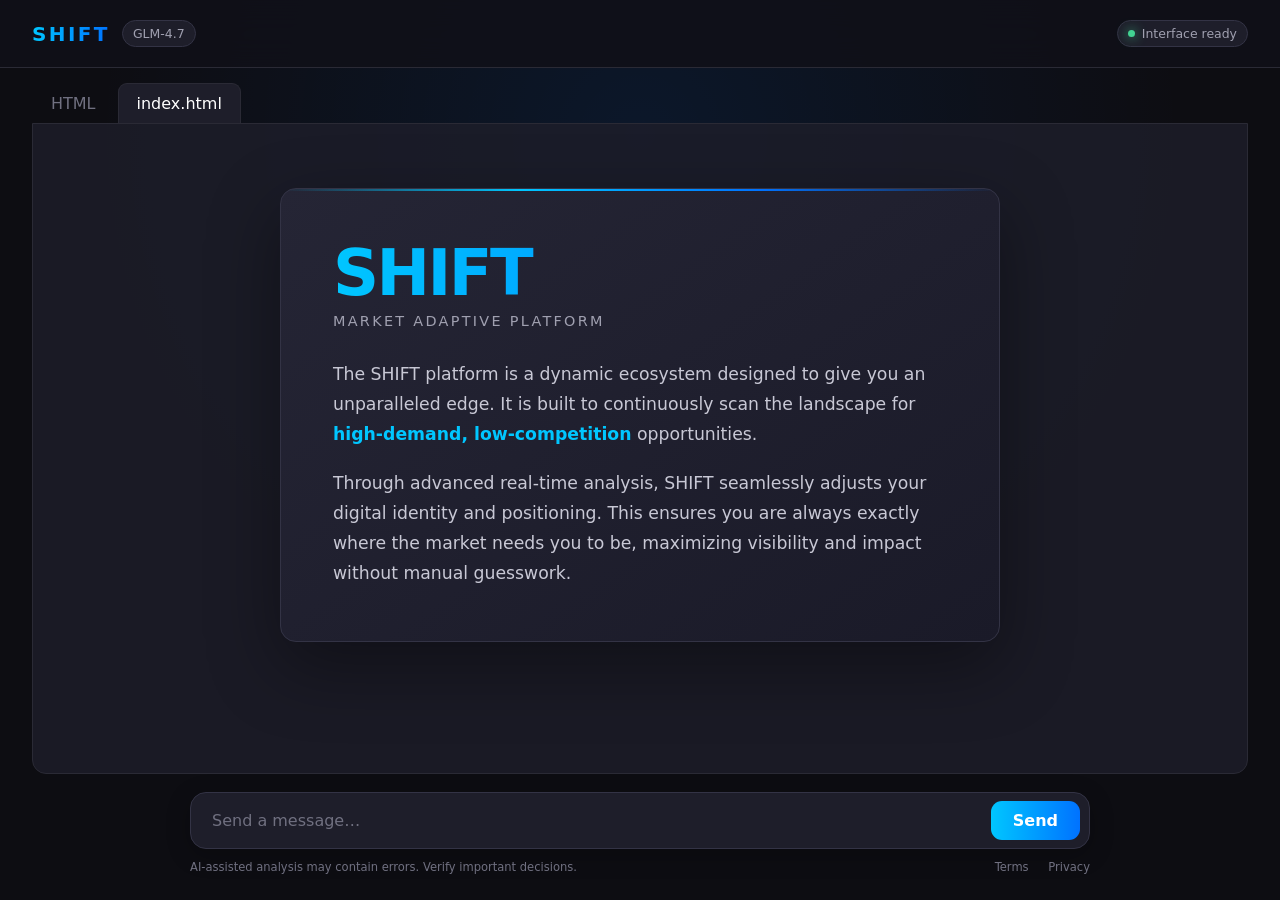
==== index.html @ de69cfe1 "Add SHIFT interface" ====
<!doctype html>
<html lang="en">
<head>
  <meta charset="utf-8">
  <meta name="viewport" content="width=device-width, initial-scale=1">
  <meta name="description" content="SHIFT is a market-adaptive platform for identifying high-demand, low-competition opportunities.">
  <title>SHIFT | Market Adaptive Platform</title>
  <style>
    :root {
      color-scheme: dark;
      --bg: #0d0d12;
      --surface: #111118;
      --panel: #1e1e2a;
      --panel-deep: #1a1a28;
      --border: #333345;
      --text: #e8e8ef;
      --muted: #a0a0b0;
      --quiet: #707080;
      --cyan: #00c6ff;
      --blue: #0072ff;
      --radius: 16px;
    }

    * { box-sizing: border-box; }

    body {
      min-height: 100vh;
      margin: 0;
      background:
        radial-gradient(circle at 50% 15%, rgba(0, 114, 255, 0.10), transparent 34rem),
        var(--bg);
      color: var(--text);
      font-family: Inter, ui-sans-serif, system-ui, -apple-system, BlinkMacSystemFont, "Segoe UI", sans-serif;
    }

    button, input { font: inherit; }

    .app {
      min-height: 100vh;
      display: grid;
      grid-template-rows: auto auto 1fr auto;
    }

    .header {
      display: flex;
      align-items: center;
      justify-content: space-between;
      min-height: 68px;
      padding: 14px clamp(18px, 4vw, 32px);
      border-bottom: 1px solid #2a2a35;
      background: rgba(17, 17, 24, 0.88);
      backdrop-filter: blur(16px);
    }

    .brand {
      display: flex;
      align-items: center;
      gap: 12px;
    }

    .logo {
      background: linear-gradient(90deg, var(--cyan), var(--blue));
      background-clip: text;
      color: transparent;
      font-size: 1.25rem;
      font-weight: 800;
      letter-spacing: .12em;
    }

    .model-badge, .status {
      border: 1px solid var(--border);
      border-radius: 999px;
      background: var(--panel);
      color: var(--muted);
      font-size: .78rem;
      padding: 5px 10px;
    }

    .status {
      display: flex;
      align-items: center;
      gap: 7px;
    }

    .status::before {
      width: 7px;
      height: 7px;
      border-radius: 50%;
      background: #42d392;
      box-shadow: 0 0 12px #42d392;
      content: "";
    }

    .tabs {
      display: flex;
      gap: 3px;
      padding: 15px clamp(18px, 4vw, 32px) 0;
    }

    .tab {
      padding: 10px 18px;
      border: 1px solid transparent;
      border-bottom: 0;
      border-radius: 9px 9px 0 0;
      background: transparent;
      color: var(--quiet);
    }

    .tab.active {
      border-color: #2a2a35;
      background: var(--panel);
      color: white;
    }

    .main {
      margin: 0 clamp(18px, 4vw, 32px);
      padding: clamp(28px, 6vw, 64px) 20px;
      border: 1px solid #2a2a35;
      border-radius: 0 0 14px 14px;
      background: rgba(30, 30, 42, .82);
      overflow-y: auto;
    }

    .content {
      width: min(100%, 720px);
      margin: auto;
    }

    .card {
      position: relative;
      padding: clamp(28px, 6vw, 52px);
      border: 1px solid var(--border);
      border-radius: var(--radius);
      background: linear-gradient(145deg, #252535, var(--panel-deep));
      box-shadow: 0 24px 70px rgba(0, 0, 0, .38);
      overflow: hidden;
    }

    .card::before {
      position: absolute;
      inset: 0 auto auto 0;
      width: 100%;
      height: 2px;
      background: linear-gradient(90deg, transparent, var(--cyan), var(--blue), transparent);
      content: "";
    }

    h1 {
      margin: 0 0 8px;
      background: linear-gradient(90deg, var(--cyan), var(--blue));
      background-clip: text;
      color: transparent;
      font-size: clamp(2.25rem, 8vw, 4rem);
      letter-spacing: -.04em;
      line-height: 1;
    }

    h2 {
      margin: 0 0 30px;
      color: var(--muted);
      font-size: .9rem;
      font-weight: 500;
      letter-spacing: .16em;
      text-transform: uppercase;
    }

    p {
      margin: 0 0 18px;
      color: #c8c8d5;
      font-size: clamp(1rem, 2.5vw, 1.08rem);
      line-height: 1.75;
    }

    p:last-child { margin-bottom: 0; }
    .highlight { color: var(--cyan); font-weight: 650; }

    .conversation {
      display: grid;
      gap: 10px;
      margin-top: 18px;
    }

    .message {
      max-width: 88%;
      padding: 11px 14px;
      border: 1px solid var(--border);
      border-radius: 12px;
      color: #d0d0dc;
      font-size: .92rem;
      line-height: 1.5;
    }

    .message.user {
      justify-self: end;
      border-color: rgba(0, 114, 255, .55);
      background: rgba(0, 114, 255, .16);
    }

    .message.system { background: rgba(255, 255, 255, .035); }

    .footer {
      padding: 18px clamp(18px, 4vw, 32px) 26px;
    }

    .composer {
      display: flex;
      align-items: center;
      gap: 8px;
      max-width: 900px;
      margin: auto;
      padding: 8px 9px 8px 12px;
      border: 1px solid var(--border);
      border-radius: var(--radius);
      background: var(--panel);
      box-shadow: 0 6px 24px rgba(0, 0, 0, .24);
    }

    .composer:focus-within { border-color: var(--blue); }

    .composer input {
      min-width: 0;
      flex: 1;
      padding: 9px;
      border: 0;
      outline: 0;
      background: transparent;
      color: white;
    }

    .composer input::placeholder { color: var(--quiet); }

    .send {
      padding: 10px 22px;
      border: 0;
      border-radius: 11px;
      background: linear-gradient(90deg, var(--cyan), var(--blue));
      color: white;
      cursor: pointer;
      font-weight: 700;
    }

    .send:hover { filter: brightness(1.08); }
    .send:active { transform: translateY(1px); }

    .footer-info {
      display: flex;
      justify-content: space-between;
      max-width: 900px;
      margin: 11px auto 0;
      color: var(--quiet);
      font-size: .72rem;
    }

    .footer-info a {
      margin-left: 16px;
      color: inherit;
      text-decoration: none;
    }

    .footer-info a:hover { color: var(--muted); }

    @media (max-width: 600px) {
      .status { display: none; }
      .tabs { padding-top: 10px; }
      .tab { padding: 9px 14px; }
      .main { padding-inline: 12px; }
      .footer-info { align-items: center; flex-direction: column; gap: 8px; }
      .footer-info a:first-child { margin-left: 0; }
      .send { padding-inline: 16px; }
    }

    @media (prefers-reduced-motion: reduce) {
      *, *::before, *::after {
        scroll-behavior: auto !important;
        transition: none !important;
      }
    }
  </style>
</head>
<body>
  <div class="app">
    <header class="header">
      <div class="brand">
        <div class="logo">SHIFT</div>
        <div class="model-badge">GLM-4.7</div>
      </div>
      <div class="status">Interface ready</div>
    </header>

    <nav class="tabs" aria-label="Workspace files">
      <button class="tab" type="button">HTML</button>
      <button class="tab active" type="button" aria-current="page">index.html</button>
    </nav>

    <main class="main">
      <div class="content">
        <section class="card" aria-labelledby="shift-title">
          <h1 id="shift-title">SHIFT</h1>
          <h2>Market Adaptive Platform</h2>
          <p>
            The SHIFT platform is a dynamic ecosystem designed to give you an
            unparalleled edge. It is built to continuously scan the landscape
            for <span class="highlight">high-demand, low-competition</span>
            opportunities.
          </p>
          <p>
            Through advanced real-time analysis, SHIFT seamlessly adjusts your
            digital identity and positioning. This ensures you are always
            exactly where the market needs you to be, maximizing visibility
            and impact without manual guesswork.
          </p>
        </section>
        <div class="conversation" id="conversation" aria-live="polite"></div>
      </div>
    </main>

    <footer class="footer">
      <form class="composer" id="composer">
        <label for="message" hidden>Send a message</label>
        <input id="message" name="message" type="text" autocomplete="off"
               placeholder="Send a message…" maxlength="500">
        <button class="send" type="submit">Send</button>
      </form>
      <div class="footer-info">
        <span>AI-assisted analysis may contain errors. Verify important decisions.</span>
        <span>
          <a href="#" aria-label="Terms of Service placeholder">Terms</a>
          <a href="#" aria-label="Privacy Policy placeholder">Privacy</a>
        </span>
      </div>
    </footer>
  </div>

  <script>
    const form = document.querySelector("#composer");
    const input = document.querySelector("#message");
    const conversation = document.querySelector("#conversation");

    form.addEventListener("submit", (event) => {
      event.preventDefault();
      const text = input.value.trim();
      if (!text) return;

      const userMessage = document.createElement("div");
      userMessage.className = "message user";
      userMessage.textContent = text;
      conversation.append(userMessage);

      const systemMessage = document.createElement("div");
      systemMessage.className = "message system";
      systemMessage.textContent =
        "Message captured in this front-end demonstration. Connect SHIFT's analysis service to return live market intelligence.";
      conversation.append(systemMessage);

      input.value = "";
      systemMessage.scrollIntoView({ behavior: "smooth", block: "nearest" });
    });
  </script>
</body>
</html>
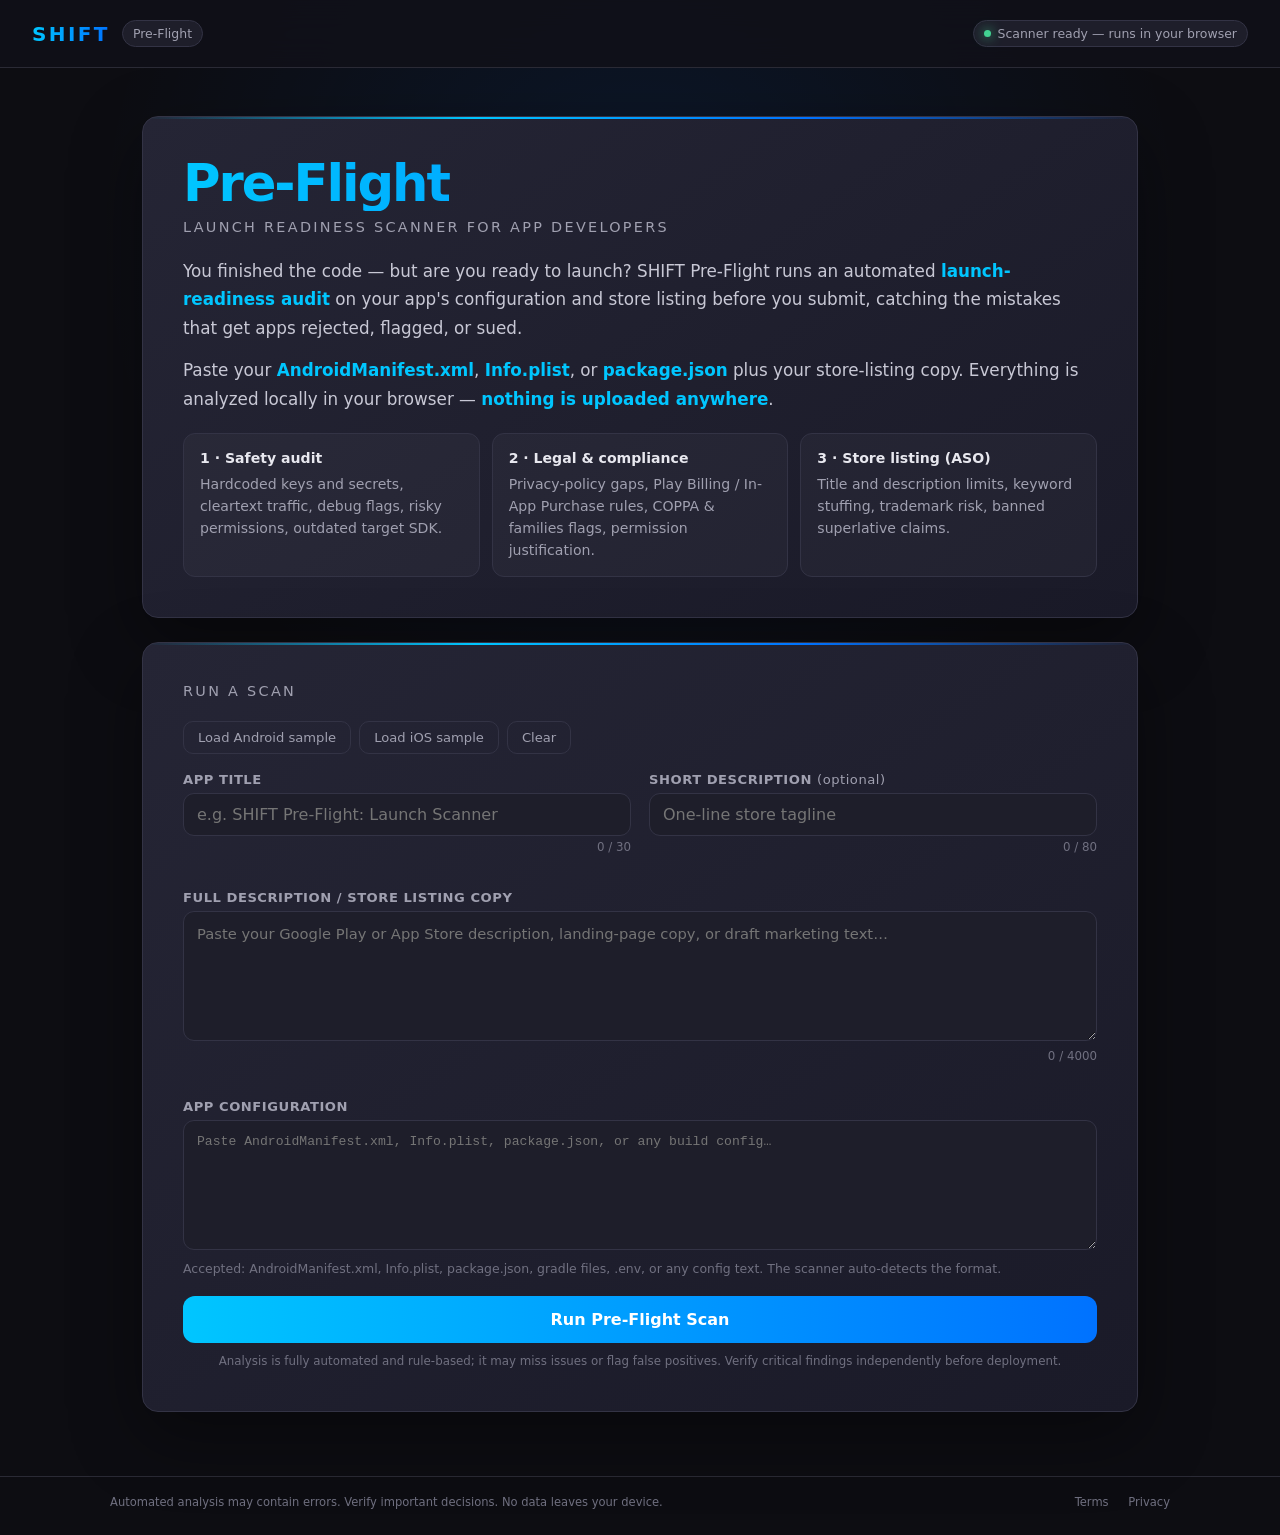
==== commit 84737304: "Transform SHIFT into Pre-Flight, a working launch-readiness scanner Replaces the demo chat interface" ====
--- a/index.html
+++ b/index.html
@@ -3,8 +3,12 @@
 <head>
   <meta charset="utf-8">
   <meta name="viewport" content="width=device-width, initial-scale=1">
-  <meta name="description" content="SHIFT is a market-adaptive platform for identifying high-demand, low-competition opportunities.">
-  <title>SHIFT | Market Adaptive Platform</title>
+  <meta name="description" content="SHIFT Pre-Flight is a free launch-readiness scanner for app developers: automated safety, legal-compliance, and store-listing checks that run entirely in your browser.">
+  <meta name="theme-color" content="#0d0d12">
+  <title>SHIFT Pre-Flight | Launch Readiness Scanner</title>
+  <link rel="manifest" href="manifest.webmanifest">
+  <link rel="icon" href="icons/icon-192.png" type="image/png">
+  <link rel="apple-touch-icon" href="icons/icon-192.png">
   <style>
     :root {
       color-scheme: dark;
@@ -18,6 +22,9 @@
       --quiet: #707080;
       --cyan: #00c6ff;
       --blue: #0072ff;
+      --red: #ff5d6c;
+      --amber: #ffc555;
+      --green: #42d392;
       --radius: 16px;
     }
 
@@ -33,15 +40,12 @@
       font-family: Inter, ui-sans-serif, system-ui, -apple-system, BlinkMacSystemFont, "Segoe UI", sans-serif;
     }
 
-    button, input { font: inherit; }
-
-    .app {
-      min-height: 100vh;
-      display: grid;
-      grid-template-rows: auto auto 1fr auto;
-    }
+    button, input, textarea { font: inherit; }
 
     .header {
+      position: sticky;
+      top: 0;
+      z-index: 10;
       display: flex;
       align-items: center;
       justify-content: space-between;
@@ -52,11 +56,7 @@
       backdrop-filter: blur(16px);
     }
 
-    .brand {
-      display: flex;
-      align-items: center;
-      gap: 12px;
-    }
+    .brand { display: flex; align-items: center; gap: 12px; }
 
     .logo {
       background: linear-gradient(90deg, var(--cyan), var(--blue));
@@ -76,64 +76,32 @@
       padding: 5px 10px;
     }
 
-    .status {
-      display: flex;
-      align-items: center;
-      gap: 7px;
-    }
+    .status { display: flex; align-items: center; gap: 7px; }
 
     .status::before {
       width: 7px;
       height: 7px;
       border-radius: 50%;
-      background: #42d392;
-      box-shadow: 0 0 12px #42d392;
+      background: var(--green);
+      box-shadow: 0 0 12px var(--green);
       content: "";
     }
 
-    .tabs {
-      display: flex;
-      gap: 3px;
-      padding: 15px clamp(18px, 4vw, 32px) 0;
-    }
-
-    .tab {
-      padding: 10px 18px;
-      border: 1px solid transparent;
-      border-bottom: 0;
-      border-radius: 9px 9px 0 0;
-      background: transparent;
-      color: var(--quiet);
-    }
-
-    .tab.active {
-      border-color: #2a2a35;
-      background: var(--panel);
-      color: white;
-    }
-
     .main {
-      margin: 0 clamp(18px, 4vw, 32px);
-      padding: clamp(28px, 6vw, 64px) 20px;
-      border: 1px solid #2a2a35;
-      border-radius: 0 0 14px 14px;
-      background: rgba(30, 30, 42, .82);
-      overflow-y: auto;
-    }
-
-    .content {
-      width: min(100%, 720px);
-      margin: auto;
+      max-width: 1060px;
+      margin: 0 auto;
+      padding: clamp(24px, 5vw, 48px) clamp(16px, 4vw, 32px) 40px;
     }
 
     .card {
       position: relative;
-      padding: clamp(28px, 6vw, 52px);
+      padding: clamp(22px, 4.5vw, 40px);
       border: 1px solid var(--border);
       border-radius: var(--radius);
       background: linear-gradient(145deg, #252535, var(--panel-deep));
       box-shadow: 0 24px 70px rgba(0, 0, 0, .38);
       overflow: hidden;
+      margin-bottom: 24px;
     }
 
     .card::before {
@@ -150,13 +118,13 @@
       background: linear-gradient(90deg, var(--cyan), var(--blue));
       background-clip: text;
       color: transparent;
-      font-size: clamp(2.25rem, 8vw, 4rem);
+      font-size: clamp(2rem, 7vw, 3.2rem);
       letter-spacing: -.04em;
-      line-height: 1;
-    }
-
-    h2 {
-      margin: 0 0 30px;
+      line-height: 1.05;
+    }
+
+    h2.tagline {
+      margin: 0 0 22px;
       color: var(--muted);
       font-size: .9rem;
       font-weight: 500;
@@ -164,109 +132,250 @@
       text-transform: uppercase;
     }
 
-    p {
-      margin: 0 0 18px;
+    .intro p {
+      margin: 0 0 14px;
       color: #c8c8d5;
-      font-size: clamp(1rem, 2.5vw, 1.08rem);
-      line-height: 1.75;
-    }
-
-    p:last-child { margin-bottom: 0; }
+      font-size: clamp(.98rem, 2.4vw, 1.05rem);
+      line-height: 1.7;
+    }
+
+    .intro p:last-child { margin-bottom: 0; }
     .highlight { color: var(--cyan); font-weight: 650; }
 
-    .conversation {
+    .pillars {
       display: grid;
-      gap: 10px;
-      margin-top: 18px;
-    }
-
-    .message {
-      max-width: 88%;
-      padding: 11px 14px;
+      grid-template-columns: repeat(auto-fit, minmax(220px, 1fr));
+      gap: 12px;
+      margin-top: 20px;
+    }
+
+    .pillar {
+      padding: 14px 16px;
       border: 1px solid var(--border);
       border-radius: 12px;
-      color: #d0d0dc;
-      font-size: .92rem;
-      line-height: 1.5;
-    }
-
-    .message.user {
-      justify-self: end;
-      border-color: rgba(0, 114, 255, .55);
-      background: rgba(0, 114, 255, .16);
-    }
-
-    .message.system { background: rgba(255, 255, 255, .035); }
-
-    .footer {
-      padding: 18px clamp(18px, 4vw, 32px) 26px;
-    }
-
-    .composer {
-      display: flex;
-      align-items: center;
-      gap: 8px;
-      max-width: 900px;
-      margin: auto;
-      padding: 8px 9px 8px 12px;
+      background: rgba(255, 255, 255, .03);
+      font-size: .88rem;
+      line-height: 1.55;
+      color: var(--muted);
+    }
+
+    .pillar strong { display: block; color: var(--text); margin-bottom: 4px; }
+
+    fieldset {
+      margin: 0 0 18px;
+      padding: 0;
+      border: 0;
+    }
+
+    label.field-label {
+      display: block;
+      margin: 0 0 6px;
+      color: var(--muted);
+      font-size: .82rem;
+      font-weight: 600;
+      letter-spacing: .04em;
+      text-transform: uppercase;
+    }
+
+    .hint { color: var(--quiet); font-size: .78rem; margin: 6px 0 0; line-height: 1.5; }
+
+    input[type="text"], textarea {
+      width: 100%;
+      padding: 11px 13px;
       border: 1px solid var(--border);
-      border-radius: var(--radius);
+      border-radius: 11px;
       background: var(--panel);
-      box-shadow: 0 6px 24px rgba(0, 0, 0, .24);
-    }
-
-    .composer:focus-within { border-color: var(--blue); }
-
-    .composer input {
-      min-width: 0;
-      flex: 1;
-      padding: 9px;
+      color: white;
+      outline: 0;
+    }
+
+    input[type="text"]:focus, textarea:focus { border-color: var(--blue); }
+    textarea { min-height: 130px; resize: vertical; line-height: 1.5; font-size: .92rem; }
+    textarea.code { font-family: ui-monospace, SFMono-Regular, Menlo, Consolas, monospace; font-size: .82rem; }
+
+    .char-count { color: var(--quiet); font-size: .74rem; text-align: right; margin-top: 4px; }
+    .char-count.over { color: var(--red); font-weight: 700; }
+
+    .form-grid {
+      display: grid;
+      grid-template-columns: 1fr 1fr;
+      gap: 18px;
+    }
+
+    .form-grid .full { grid-column: 1 / -1; }
+
+    .sample-row { display: flex; flex-wrap: wrap; gap: 8px; margin-bottom: 18px; }
+
+    .ghost-btn {
+      padding: 8px 14px;
+      border: 1px solid var(--border);
+      border-radius: 10px;
+      background: transparent;
+      color: var(--muted);
+      cursor: pointer;
+      font-size: .82rem;
+    }
+
+    .ghost-btn:hover { border-color: var(--blue); color: var(--text); }
+
+    .send {
+      display: block;
+      width: 100%;
+      padding: 14px 22px;
       border: 0;
-      outline: 0;
-      background: transparent;
-      color: white;
-    }
-
-    .composer input::placeholder { color: var(--quiet); }
-
-    .send {
-      padding: 10px 22px;
-      border: 0;
-      border-radius: 11px;
+      border-radius: 12px;
       background: linear-gradient(90deg, var(--cyan), var(--blue));
       color: white;
       cursor: pointer;
       font-weight: 700;
+      font-size: 1rem;
     }
 
     .send:hover { filter: brightness(1.08); }
     .send:active { transform: translateY(1px); }
+    .send[disabled] { opacity: .6; cursor: wait; }
+
+    .micro-disclaimer {
+      margin: 10px 0 0;
+      color: var(--quiet);
+      font-size: .74rem;
+      text-align: center;
+      line-height: 1.5;
+    }
+
+    /* ---------- Results ---------- */
+
+    #results[hidden] { display: none; }
+
+    .notice-banner {
+      padding: 14px 16px;
+      border: 1px solid rgba(255, 197, 85, .4);
+      border-radius: 12px;
+      background: rgba(255, 197, 85, .08);
+      color: #e6d3a3;
+      font-size: .78rem;
+      line-height: 1.6;
+      margin-bottom: 20px;
+    }
+
+    .notice-banner strong { color: var(--amber); }
+
+    .scores {
+      display: grid;
+      grid-template-columns: repeat(auto-fit, minmax(160px, 1fr));
+      gap: 12px;
+      margin-bottom: 22px;
+    }
+
+    .score-card {
+      padding: 16px;
+      border: 1px solid var(--border);
+      border-radius: 14px;
+      background: rgba(255, 255, 255, .03);
+    }
+
+    .score-card h3 {
+      margin: 0 0 6px;
+      color: var(--muted);
+      font-size: .78rem;
+      font-weight: 600;
+      letter-spacing: .06em;
+      text-transform: uppercase;
+    }
+
+    .score-value { font-size: 1.9rem; font-weight: 800; line-height: 1; }
+    .score-value .of { color: var(--quiet); font-size: .9rem; font-weight: 500; }
+    .score-good { color: var(--green); }
+    .score-mid { color: var(--amber); }
+    .score-bad { color: var(--red); }
+
+    .score-bar {
+      height: 5px;
+      margin-top: 10px;
+      border-radius: 99px;
+      background: rgba(255, 255, 255, .08);
+      overflow: hidden;
+    }
+
+    .score-bar > span { display: block; height: 100%; border-radius: 99px; transition: width .6s ease; }
+    .bar-good { background: var(--green); }
+    .bar-mid { background: var(--amber); }
+    .bar-bad { background: var(--red); }
+
+    .tabs { display: flex; gap: 3px; border-bottom: 1px solid #2a2a35; margin-bottom: 16px; flex-wrap: wrap; }
+
+    .tab {
+      padding: 10px 18px;
+      border: 0;
+      border-bottom: 2px solid transparent;
+      background: transparent;
+      color: var(--quiet);
+      cursor: pointer;
+      font-size: .9rem;
+      font-weight: 600;
+    }
+
+    .tab.active { border-bottom-color: var(--blue); color: white; }
+    .tab .count {
+      margin-left: 6px;
+      padding: 1px 7px;
+      border-radius: 99px;
+      background: var(--panel);
+      border: 1px solid var(--border);
+      font-size: .72rem;
+      color: var(--muted);
+    }
+
+    .findings { display: grid; gap: 10px; margin: 0; padding: 0; list-style: none; }
+
+    .finding {
+      display: flex;
+      align-items: flex-start;
+      gap: 10px;
+      padding: 12px 14px;
+      border: 1px solid var(--border);
+      border-radius: 12px;
+      background: rgba(255, 255, 255, .03);
+      font-size: .88rem;
+      line-height: 1.55;
+      color: #d0d0dc;
+    }
+
+    .finding .sev { flex-shrink: 0; font-weight: 800; font-size: .78rem; padding-top: 2px; white-space: nowrap; }
+    .finding.high { border-color: rgba(255, 93, 108, .45); background: rgba(255, 93, 108, .07); }
+    .finding.high .sev { color: var(--red); }
+    .finding.warn { border-color: rgba(255, 197, 85, .4); background: rgba(255, 197, 85, .06); }
+    .finding.warn .sev { color: var(--amber); }
+    .finding.info .sev { color: var(--cyan); }
+    .finding.pass { border-color: rgba(66, 211, 146, .35); background: rgba(66, 211, 146, .05); }
+    .finding.pass .sev { color: var(--green); }
+    .finding strong { color: var(--text); display: block; margin-bottom: 2px; }
+
+    .result-actions { display: flex; flex-wrap: wrap; gap: 10px; margin-top: 20px; }
+
+    .footer {
+      padding: 18px clamp(18px, 4vw, 32px) 26px;
+      border-top: 1px solid #2a2a35;
+    }
 
     .footer-info {
       display: flex;
       justify-content: space-between;
-      max-width: 900px;
-      margin: 11px auto 0;
+      max-width: 1060px;
+      margin: 0 auto;
       color: var(--quiet);
       font-size: .72rem;
-    }
-
-    .footer-info a {
-      margin-left: 16px;
-      color: inherit;
-      text-decoration: none;
-    }
-
+      gap: 12px;
+    }
+
+    .footer-info a { margin-left: 16px; color: inherit; text-decoration: none; }
     .footer-info a:hover { color: var(--muted); }
 
-    @media (max-width: 600px) {
+    @media (max-width: 640px) {
       .status { display: none; }
-      .tabs { padding-top: 10px; }
-      .tab { padding: 9px 14px; }
-      .main { padding-inline: 12px; }
-      .footer-info { align-items: center; flex-direction: column; gap: 8px; }
+      .form-grid { grid-template-columns: 1fr; }
+      .footer-info { align-items: flex-start; flex-direction: column; gap: 8px; }
       .footer-info a:first-child { margin-left: 0; }
-      .send { padding-inline: 16px; }
     }
 
     @media (prefers-reduced-motion: reduce) {
@@ -278,83 +387,615 @@
   </style>
 </head>
 <body>
-  <div class="app">
-    <header class="header">
-      <div class="brand">
-        <div class="logo">SHIFT</div>
-        <div class="model-badge">GLM-4.7</div>
+  <header class="header">
+    <div class="brand">
+      <div class="logo">SHIFT</div>
+      <div class="model-badge">Pre-Flight</div>
+    </div>
+    <div class="status">Scanner ready — runs in your browser</div>
+  </header>
+
+  <main class="main">
+    <section class="card intro" aria-labelledby="shift-title">
+      <h1 id="shift-title">Pre-Flight</h1>
+      <h2 class="tagline">Launch readiness scanner for app developers</h2>
+      <p>
+        You finished the code — but are you ready to launch? SHIFT Pre-Flight runs an
+        automated <span class="highlight">launch-readiness audit</span> on your app's
+        configuration and store listing before you submit, catching the mistakes that
+        get apps rejected, flagged, or sued.
+      </p>
+      <p>
+        Paste your <span class="highlight">AndroidManifest.xml</span>, <span class="highlight">Info.plist</span>,
+        or <span class="highlight">package.json</span> plus your store-listing copy. Everything is analyzed
+        locally in your browser — <span class="highlight">nothing is uploaded anywhere</span>.
+      </p>
+      <div class="pillars">
+        <div class="pillar"><strong>1 · Safety audit</strong> Hardcoded keys and secrets, cleartext traffic, debug flags, risky permissions, outdated target SDK.</div>
+        <div class="pillar"><strong>2 · Legal &amp; compliance</strong> Privacy-policy gaps, Play Billing / In-App Purchase rules, COPPA &amp; families flags, permission justification.</div>
+        <div class="pillar"><strong>3 · Store listing (ASO)</strong> Title and description limits, keyword stuffing, trademark risk, banned superlative claims.</div>
       </div>
-      <div class="status">Interface ready</div>
-    </header>
-
-    <nav class="tabs" aria-label="Workspace files">
-      <button class="tab" type="button">HTML</button>
-      <button class="tab active" type="button" aria-current="page">index.html</button>
-    </nav>
-
-    <main class="main">
-      <div class="content">
-        <section class="card" aria-labelledby="shift-title">
-          <h1 id="shift-title">SHIFT</h1>
-          <h2>Market Adaptive Platform</h2>
-          <p>
-            The SHIFT platform is a dynamic ecosystem designed to give you an
-            unparalleled edge. It is built to continuously scan the landscape
-            for <span class="highlight">high-demand, low-competition</span>
-            opportunities.
-          </p>
-          <p>
-            Through advanced real-time analysis, SHIFT seamlessly adjusts your
-            digital identity and positioning. This ensures you are always
-            exactly where the market needs you to be, maximizing visibility
-            and impact without manual guesswork.
-          </p>
-        </section>
-        <div class="conversation" id="conversation" aria-live="polite"></div>
+    </section>
+
+    <section class="card" aria-labelledby="scan-title">
+      <h2 class="tagline" id="scan-title">Run a scan</h2>
+
+      <div class="sample-row" aria-label="Sample data">
+        <button class="ghost-btn" type="button" id="sample-android">Load Android sample</button>
+        <button class="ghost-btn" type="button" id="sample-ios">Load iOS sample</button>
+        <button class="ghost-btn" type="button" id="sample-clear">Clear</button>
       </div>
-    </main>
-
-    <footer class="footer">
-      <form class="composer" id="composer">
-        <label for="message" hidden>Send a message</label>
-        <input id="message" name="message" type="text" autocomplete="off"
-               placeholder="Send a message…" maxlength="500">
-        <button class="send" type="submit">Send</button>
+
+      <form id="scan-form">
+        <div class="form-grid">
+          <fieldset>
+            <label class="field-label" for="app-title">App title</label>
+            <input type="text" id="app-title" name="app-title" autocomplete="off"
+                   placeholder="e.g. SHIFT Pre-Flight: Launch Scanner">
+            <div class="char-count" id="title-count">0 / 30</div>
+          </fieldset>
+
+          <fieldset>
+            <label class="field-label" for="short-desc">Short description <span style="text-transform:none;font-weight:400">(optional)</span></label>
+            <input type="text" id="short-desc" name="short-desc" autocomplete="off"
+                   placeholder="One-line store tagline">
+            <div class="char-count" id="short-count">0 / 80</div>
+          </fieldset>
+
+          <fieldset class="full">
+            <label class="field-label" for="marketing">Full description / store listing copy</label>
+            <textarea id="marketing" name="marketing"
+                      placeholder="Paste your Google Play or App Store description, landing-page copy, or draft marketing text…"></textarea>
+            <div class="char-count" id="desc-count">0 / 4000</div>
+          </fieldset>
+
+          <fieldset class="full">
+            <label class="field-label" for="config">App configuration</label>
+            <textarea id="config" name="config" class="code"
+                      placeholder="Paste AndroidManifest.xml, Info.plist, package.json, or any build config…"></textarea>
+            <p class="hint">Accepted: AndroidManifest.xml, Info.plist, package.json, gradle files, .env, or any config text. The scanner auto-detects the format.</p>
+          </fieldset>
+        </div>
+
+        <button class="send" type="submit" id="run-btn">Run Pre-Flight Scan</button>
+        <p class="micro-disclaimer">
+          Analysis is fully automated and rule-based; it may miss issues or flag false positives.
+          Verify critical findings independently before deployment.
+        </p>
       </form>
-      <div class="footer-info">
-        <span>AI-assisted analysis may contain errors. Verify important decisions.</span>
-        <span>
-          <a href="#" aria-label="Terms of Service placeholder">Terms</a>
-          <a href="#" aria-label="Privacy Policy placeholder">Privacy</a>
-        </span>
+    </section>
+
+    <section class="card" id="results" hidden aria-labelledby="results-title" aria-live="polite">
+      <h2 class="tagline" id="results-title">Audit report</h2>
+
+      <div class="notice-banner">
+        <strong>📋 Automated Pre-Flight Assessment Notice</strong> —
+        <span id="report-meta"></span>
+        This report is fully automated, rule-based analysis of the configuration and marketing copy you provided.
+        It is optimized for general guidance, discovery, and diagnostic support. It does <strong>not</strong> constitute
+        certified legal advice, official security auditing, or regulatory compliance verification. Software platforms
+        change rapidly — independently test your code, verify current platform guidelines, and consult qualified legal
+        counsel for binding compliance. SHIFT Pre-Flight and its creators accept no liability for platform rejections,
+        security breaches, data liabilities, or operational losses resulting from use of this report.
       </div>
-    </footer>
-  </div>
+
+      <div class="scores" id="scores"></div>
+
+      <div class="tabs" role="tablist" id="tabs"></div>
+      <ul class="findings" id="findings-list"></ul>
+
+      <div class="result-actions">
+        <button class="ghost-btn" type="button" id="download-report">Download report (HTML)</button>
+        <button class="ghost-btn" type="button" id="new-scan">New scan</button>
+      </div>
+    </section>
+  </main>
+
+  <footer class="footer">
+    <div class="footer-info">
+      <span>Automated analysis may contain errors. Verify important decisions. No data leaves your device.</span>
+      <span>
+        <a href="terms.html">Terms</a>
+        <a href="privacy.html">Privacy</a>
+      </span>
+    </div>
+  </footer>
 
   <script>
-    const form = document.querySelector("#composer");
-    const input = document.querySelector("#message");
-    const conversation = document.querySelector("#conversation");
-
-    form.addEventListener("submit", (event) => {
-      event.preventDefault();
-      const text = input.value.trim();
-      if (!text) return;
-
-      const userMessage = document.createElement("div");
-      userMessage.className = "message user";
-      userMessage.textContent = text;
-      conversation.append(userMessage);
-
-      const systemMessage = document.createElement("div");
-      systemMessage.className = "message system";
-      systemMessage.textContent =
-        "Message captured in this front-end demonstration. Connect SHIFT's analysis service to return live market intelligence.";
-      conversation.append(systemMessage);
-
-      input.value = "";
-      systemMessage.scrollIntoView({ behavior: "smooth", block: "nearest" });
+  "use strict";
+
+  /* ============================================================
+     SHIFT Pre-Flight — client-side launch-readiness scan engine
+     ============================================================ */
+
+  const SEV = { high: "⚠ High", warn: "⚠ Warning", info: "ℹ Info", pass: "✅ Passed" };
+  const WEIGHT = { high: 15, warn: 7, info: 2, pass: 0 };
+
+  const DANGEROUS_PERMISSIONS = {
+    "ACCESS_FINE_LOCATION":      { label: "precise location", justify: /location|map|nearby|navigat|gps|weather|deliver|track.?(run|ride|route)/i },
+    "ACCESS_BACKGROUND_LOCATION":{ label: "background location", justify: /background location|track.*(route|run|ride)|geofenc/i },
+    "READ_CONTACTS":             { label: "contacts", justify: /contact|invite friend|address book/i },
+    "RECORD_AUDIO":              { label: "microphone", justify: /voice|audio|record|microphone|call|dictat|karaoke|sing/i },
+    "CAMERA":                    { label: "camera", justify: /camera|photo|video|scan|selfie|document|barcode|qr/i },
+    "READ_SMS":                  { label: "SMS messages", justify: /sms|text message|otp|verification code/i },
+    "READ_CALL_LOG":             { label: "call log", justify: /call log|call history|caller/i },
+    "READ_PHONE_STATE":          { label: "phone state", justify: /caller id|phone call|dialer/i },
+    "MANAGE_EXTERNAL_STORAGE":   { label: "all-files storage access", justify: /file manager|file browser|backup tool/i },
+    "SYSTEM_ALERT_WINDOW":       { label: "draw over other apps", justify: /overlay|floating|bubble|screen filter/i },
+    "REQUEST_INSTALL_PACKAGES":  { label: "install other apps", justify: /app store|installer|launcher/i },
+    "QUERY_ALL_PACKAGES":        { label: "list all installed apps", justify: /launcher|antivirus|device manage/i }
+  };
+
+  const TRADEMARKS = [
+    "uber", "airbnb", "tiktok", "instagram", "facebook", "whatsapp", "snapchat",
+    "netflix", "spotify", "youtube", "fortnite", "minecraft", "pokemon", "pokémon",
+    "chatgpt", "photoshop", "tinder", "roblox", "duolingo"
+  ];
+
+  const STOPWORDS = new Set(("the a an and or but for nor with your you our their its this that these those from into onto over " +
+    "under about after before while when where what which who whom will shall can could would should may might must have has had " +
+    "was were are is be been being do does did not all any each more most other some such only own same so than too very just " +
+    "app apps get make also than then them they there here how why out off very").split(" "));
+
+  function f(severity, title, detail) { return { severity, title, detail }; }
+
+  function detectConfigType(cfg) {
+    if (/<manifest[\s>]|android\.permission|AndroidManifest/i.test(cfg)) return "android";
+    if (/<plist|<key>|CFBundle|NS\w+UsageDescription/i.test(cfg)) return "ios";
+    if (/"dependencies"|"devDependencies"|"scripts"\s*:/.test(cfg)) return "node";
+    return cfg.trim() ? "generic" : "none";
+  }
+
+  /* ---------- Pillar 1: Safety ---------- */
+  function auditSafety(cfg, cfgType) {
+    const out = [];
+    if (!cfg.trim()) {
+      out.push(f("info", "No configuration provided",
+        "Paste your AndroidManifest.xml, Info.plist, or package.json for the technical safety audit. Only the listing copy was analyzed."));
+      return out;
+    }
+
+    // Secret detection
+    const secretChecks = [
+      [/AKIA[0-9A-Z]{16}/, "AWS access key ID detected", "An AWS access key appears in your configuration. Shipping cloud credentials inside an app lets anyone extract and abuse them. Move keys server-side and rotate this credential immediately."],
+      [/AIza[0-9A-Za-z\-_]{35}/, "Google API key detected", "A Google API key is embedded in your configuration. If it must ship in-app, restrict it by package name and API scope in the Google Cloud console; otherwise move it behind your own backend."],
+      [/sk_live_[0-9a-zA-Z]{10,}/, "Stripe live secret key detected", "A live Stripe secret key appears in your configuration. This key allows charges and refunds on your account. Remove it from the client immediately and rotate it — secret keys belong only on your server."],
+      [/-----BEGIN (RSA |EC |OPENSSH )?PRIVATE KEY-----/, "Private key material detected", "A private key block is embedded in your configuration. Never ship private keys in an app package; anyone can extract them."],
+      [/(api[_-]?key|secret|token|passwd|password|pwd)["']?\s*[:=]\s*["'][^"'\s]{8,}["']/i, "Possible hardcoded credential", "A value assigned to a key named like api_key / secret / token / password was found. If this is a real credential, move it to a server or a secrets manager — bundled strings are trivially extracted from any published app."]
+    ];
+    for (const [re, title, detail] of secretChecks) {
+      if (re.test(cfg)) out.push(f("high", title, detail));
+    }
+
+    // Cleartext / transport security
+    const httpUrls = (cfg.match(/http:\/\/(?!schemas\.android\.com|www\.w3\.org|apple\.com\/DTDs|localhost|127\.0\.0\.1)[^\s"'<>]+/g) || []);
+    if (httpUrls.length) {
+      out.push(f("warn", "Cleartext (http://) endpoint referenced",
+        `Found ${httpUrls.length} non-HTTPS URL reference(s), e.g. ${httpUrls[0].slice(0, 60)}. Modern Android and iOS block cleartext traffic by default, and stores flag it during review. Use https:// endpoints.`));
+    }
+    if (/usesCleartextTraffic\s*=\s*["']true["']/i.test(cfg)) {
+      out.push(f("warn", "android:usesCleartextTraffic=\"true\"",
+        "Your manifest globally re-enables unencrypted HTTP traffic. If a single legacy endpoint needs it, scope it with a network security config instead of enabling it app-wide."));
+    }
+    if (/NSAllowsArbitraryLoads[\s\S]{0,40}?<true\s*\/>/i.test(cfg)) {
+      out.push(f("warn", "App Transport Security disabled (NSAllowsArbitraryLoads)",
+        "Info.plist disables ATS entirely, allowing unencrypted connections. App Review requires justification for this. Prefer per-domain exceptions."));
+    }
+
+    // Debug / backup flags
+    if (/android:debuggable\s*=\s*["']true["']/i.test(cfg)) {
+      out.push(f("high", "android:debuggable=\"true\" in manifest",
+        "Debuggable builds expose the app to runtime inspection and are rejected by Google Play. Remove the flag (release builds set it automatically)."));
+    }
+    if (/android:allowBackup\s*=\s*["']true["']/i.test(cfg)) {
+      out.push(f("info", "android:allowBackup=\"true\"",
+        "Auto-backup will include app data in device backups. Fine for most apps, but if you store tokens or sensitive data, exclude them with backup rules or set allowBackup to false."));
+    }
+
+    // Target SDK
+    const tsdk = cfg.match(/targetSdkVersion\s*[="' ]*(\d+)|android:targetSdkVersion\s*=\s*["'](\d+)["']/i);
+    if (tsdk) {
+      const v = parseInt(tsdk[1] || tsdk[2], 10);
+      if (v < 35) {
+        out.push(f("warn", `targetSdkVersion ${v} is below current Play requirements`,
+          "Google Play requires new apps and updates to target a recent API level (API 35 / Android 15 as of Aug 2025; the bar rises every year). Raise targetSdkVersion and retest, or your submission will be blocked."));
+      } else {
+        out.push(f("pass", `targetSdkVersion ${v} meets current Play requirements`, "Target API level satisfies Google Play's current minimum for new submissions."));
+      }
+    }
+
+    // Dangerous permissions (presence only; justification is a legal-pillar check)
+    const perms = Object.keys(DANGEROUS_PERMISSIONS).filter(p => new RegExp("(android\\.permission\\.)?" + p).test(cfg));
+    if (perms.length) {
+      out.push(f("info", `Sensitive permissions requested: ${perms.join(", ")}`,
+        "Each sensitive permission increases review scrutiny and user drop-off at install. Remove any your core features don't need, and use runtime rationale prompts for the rest."));
+    }
+
+    // Node dependency hygiene
+    if (cfgType === "node") {
+      if (/:\s*["'](\*|latest)["']/.test(cfg)) {
+        out.push(f("warn", "Wildcard dependency versions (\"*\" or \"latest\")",
+          "Unpinned dependencies make builds non-reproducible and can silently pull in breaking or compromised releases. Pin versions and commit a lockfile."));
+      }
+      if (!/"private"\s*:\s*true/.test(cfg) && /"name"\s*:/.test(cfg)) {
+        out.push(f("info", "package.json is not marked \"private\": true",
+          "If this package is an app (not a library), mark it private to prevent accidental npm publication."));
+      }
+    }
+
+    if (!out.some(x => x.severity === "high" || x.severity === "warn")) {
+      out.push(f("pass", "No high-risk technical issues detected",
+        "No hardcoded secrets, debug flags, or cleartext traffic were found in the provided configuration. Automated scanning is not exhaustive — run a full SAST tool before release."));
+    }
+    return out;
+  }
+
+  /* ---------- Pillar 2: Legal & compliance ---------- */
+  function auditLegal(cfg, marketing, allText) {
+    const out = [];
+
+    // Payments: digital goods must use platform billing
+    const paymentMention = /subscription|premium|in.?app purchase|unlock|upgrade|credits?|coins|token pack|paywall|pro version|buy/i.test(marketing);
+    const platformBilling = /play billing|com\.android\.vending\.BILLING|in.?app purchase|storekit|app store billing/i.test(allText);
+    if (paymentMention && !platformBilling) {
+      out.push(f("high", "Digital purchases mentioned without platform billing reference",
+        "Your listing mentions purchases, subscriptions, or unlocks, but neither the config nor the copy references Google Play Billing / Apple In-App Purchase. Store policy (e.g. Apple guideline 3.1.1, Play Payments policy) requires digital goods to use native platform billing — non-compliance means rejection or removal."));
+    } else if (paymentMention && platformBilling) {
+      out.push(f("pass", "Purchases mentioned and platform billing referenced",
+        "Remember to declare in-app products in the store console and mark the listing as containing in-app purchases."));
+    }
+
+    // Privacy policy
+    if (marketing && !/privacy policy|privacy\.html|\/privacy/i.test(allText)) {
+      out.push(f("high", "No privacy policy referenced",
+        "Google Play requires every app to link a privacy policy in the store listing and complete the Data safety form; Apple requires a privacy policy URL and App Privacy labels. Publish a policy URL before submitting."));
+    } else if (marketing) {
+      out.push(f("pass", "Privacy policy referenced", "Make sure the linked policy URL is live, matches your actual data practices, and is entered in the store console — not only in the description."));
+    }
+
+    // Children / families
+    if (/\bkids?\b|\bchild(ren)?\b|toddler|preschool|for families|family friendly/i.test(marketing)) {
+      out.push(f("warn", "Child-directed language detected — COPPA / Families policies apply",
+        "Marketing that targets children triggers Google Play Families policy and COPPA (US) / GDPR-K (EU) obligations: restricted ads, no behavioral tracking, verified parental consent for data collection. Confirm your target-audience declaration in the console matches this copy."));
+    }
+
+    // Permission vs. marketing justification (privacy compliance gap)
+    for (const [perm, meta] of Object.entries(DANGEROUS_PERMISSIONS)) {
+      const requested = new RegExp("(android\\.permission\\.)?" + perm).test(cfg);
+      if (requested && marketing && !meta.justify.test(marketing)) {
+        out.push(f("warn", `Privacy compliance gap: ${perm}`,
+          `Your app requests ${meta.label} access, but the listing copy never explains a user-facing reason for it. Stores and privacy laws (CCPA/GDPR data-minimization) expect a clear declared purpose for every sensitive permission — reviewers reject apps whose permissions exceed their described features.`));
+      }
+    }
+    // iOS usage descriptions
+    const usageKeys = (cfg.match(/NS\w+UsageDescription/g) || []);
+    for (const key of usageKeys) {
+      const emptyRe = new RegExp("<key>" + key + "</key>\\s*<string>\\s*</string>");
+      if (emptyRe.test(cfg)) {
+        out.push(f("warn", `${key} is empty`,
+          "iOS shows this string in the permission prompt; App Review rejects empty or generic usage descriptions. Write a specific sentence explaining why the app needs this access."));
+      }
+    }
+
+    // Regulated categories
+    if (/medical|diagnos|health advice|symptom|treatment|therapy/i.test(marketing)) {
+      out.push(f("info", "Health / medical language detected",
+        "Health claims attract extra review and, in some jurisdictions, medical-device regulation. Add a clear \"not medical advice\" disclaimer and avoid diagnostic claims unless certified."));
+    }
+    if (/invest|trading|loan|crypto|wallet|gambling|casino|betting/i.test(marketing)) {
+      out.push(f("info", "Financial / gambling language detected",
+        "Finance and real-money gaming categories require extra declarations, licenses, and country restrictions on both stores. Verify the specific policy for your category before submission."));
+    }
+
+    // Liability disclaimer
+    if (marketing && /ai|automated|analysis|recommend/i.test(marketing) && !/may (contain|include) (errors|mistakes)|verify|no (guarantee|warranty)|as.?is/i.test(allText)) {
+      out.push(f("info", "No accuracy / liability disclaimer found",
+        "Your copy describes automated or AI-driven functionality without a disclaimer. Add a short notice that results may contain errors and should be verified — it protects you and is increasingly expected by store reviewers."));
+    }
+
+    if (!out.length) {
+      out.push(f("pass", "No legal red flags detected in the provided text",
+        "Automated review covers common store-policy pitfalls only. For binding compliance (GDPR, CCPA, COPPA), consult qualified counsel."));
+    }
+    return out;
+  }
+
+  /* ---------- Pillar 3: Marketing / ASO ---------- */
+  function auditMarketing(title, shortDesc, marketing) {
+    const out = [];
+
+    if (title) {
+      if (title.length > 30) {
+        out.push(f("warn", `App title is ${title.length} characters (Google Play limit: 30)`,
+          "Play hard-limits titles to 30 characters; the App Store allows 30 for the name field too. Trim the title and move descriptive keywords into the short description."));
+      } else {
+        out.push(f("pass", `Title length OK (${title.length}/30)`, "Fits Google Play's 30-character limit."));
+      }
+      if (/[!]{1,}|[A-Z]{5,}|💯|🔥|#1|№1/.test(title)) {
+        out.push(f("warn", "Promotional symbols / caps in title",
+          "Google Play metadata policy bans emoji, ALL-CAPS (unless brand), exclamation marks, and rank claims like \"#1\" in titles — a common rejection reason."));
+      }
+    } else {
+      out.push(f("info", "No app title provided", "Enter your store title to check length and policy compliance."));
+    }
+
+    if (shortDesc && shortDesc.length > 80) {
+      out.push(f("warn", `Short description is ${shortDesc.length} characters (limit: 80)`,
+        "Google Play truncates short descriptions at 80 characters. Front-load the value proposition."));
+    }
+
+    if (marketing) {
+      if (marketing.length > 4000) {
+        out.push(f("warn", `Description is ${marketing.length} characters (limit: 4000)`,
+          "Google Play caps full descriptions at 4000 characters. Cut it down or the console will refuse it."));
+      }
+      if (marketing.length < 80) {
+        out.push(f("warn", "Description is very short",
+          "Store algorithms index your description for search. Under ~80 characters gives the algorithm almost nothing to rank; aim for 2–4 short paragraphs covering features and keywords naturally."));
+      }
+
+      // Keyword stuffing
+      const words = marketing.toLowerCase().match(/[a-z][a-z'-]{3,}/g) || [];
+      const freq = {};
+      for (const w of words) if (!STOPWORDS.has(w)) freq[w] = (freq[w] || 0) + 1;
+      const stuffed = Object.entries(freq).filter(([w, n]) => n >= 6 && n / words.length > 0.03);
+      if (stuffed.length) {
+        out.push(f("warn", `Possible keyword stuffing: ${stuffed.map(([w, n]) => `"${w}" ×${n}`).join(", ")}`,
+          "Repeating the same keyword many times violates Play's metadata policy and reads badly to users. Use synonyms and natural sentences — modern store search doesn't reward repetition."));
+      }
+
+      // Trademarks
+      const hits = TRADEMARKS.filter(t => new RegExp("\\b" + t + "\\b", "i").test(marketing));
+      if (hits.length) {
+        out.push(f("warn", `Trademark infringement risk: mentions ${hits.join(", ")}`,
+          "Using competitor app names in public metadata (\"like Uber for X\") can trigger rapid metadata rejection or legal takedown demands under store intellectual-property policies. Describe the category instead of naming competitors."));
+      }
+
+      // Superlative / performance claims
+      if (/\b(best|#1|number one|top rated|editor'?s choice|guaranteed)\b/i.test(marketing)) {
+        out.push(f("info", "Unverifiable superlative claims (\"best\", \"#1\", \"guaranteed\")",
+          "Stores restrict rank and performance claims unless you can substantiate them (e.g. an actual Editors' Choice award). Rephrase around concrete benefits."));
+      }
+
+      // Readability
+      const sentences = marketing.split(/[.!?]+\s/).filter(s => s.trim().length > 0);
+      if (sentences.length) {
+        const avg = words.length / sentences.length;
+        if (avg > 30) {
+          out.push(f("info", "Long average sentence length",
+            `Sentences average ~${Math.round(avg)} words. Store browsers skim — shorter sentences and bullet-style lines convert better.`));
+        }
+      }
+    } else {
+      out.push(f("info", "No description provided", "Paste your store listing copy to run the marketing / ASO audit."));
+    }
+
+    if (!out.some(x => x.severity !== "pass")) {
+      out.push(f("pass", "Listing metadata looks clean",
+        "No length, stuffing, trademark, or claim issues detected. A/B test your first two description lines — they carry most of the conversion weight."));
+    }
+    return out;
+  }
+
+  /* ---------- Scoring & rendering ---------- */
+
+  function scoreOf(findings) {
+    let s = 100;
+    for (const x of findings) s -= WEIGHT[x.severity];
+    return Math.max(5, s);
+  }
+
+  const $ = sel => document.querySelector(sel);
+  let lastResults = null;
+
+  function scoreClass(v) { return v >= 85 ? "good" : v >= 60 ? "mid" : "bad"; }
+
+  function render(results) {
+    lastResults = results;
+    const pillars = [
+      ["safety", "Safety score"],
+      ["legal", "Legal score"],
+      ["marketing", "Marketing score"]
+    ];
+
+    $("#report-meta").textContent =
+      `Product audited: ${results.title || "Untitled app"} | Scan date: ${new Date().toLocaleDateString()}. `;
+
+    $("#scores").innerHTML = pillars.map(([key, label]) => {
+      const v = results.scores[key];
+      const c = scoreClass(v);
+      return `<div class="score-card">
+        <h3>${label}</h3>
+        <div class="score-value score-${c}">${v}<span class="of"> / 100</span></div>
+        <div class="score-bar"><span class="bar-${c}" style="width:${v}%"></span></div>
+      </div>`;
+    }).join("");
+
+    const tabs = $("#tabs");
+    tabs.innerHTML = pillars.map(([key], i) => {
+      const issues = results.findings[key].filter(x => x.severity !== "pass").length;
+      return `<button class="tab${i === 0 ? " active" : ""}" role="tab" data-tab="${key}">
+        ${key.charAt(0).toUpperCase() + key.slice(1)} findings<span class="count">${issues}</span>
+      </button>`;
+    }).join("");
+    tabs.querySelectorAll(".tab").forEach(btn => {
+      btn.addEventListener("click", () => {
+        tabs.querySelectorAll(".tab").forEach(b => b.classList.remove("active"));
+        btn.classList.add("active");
+        renderFindings(btn.dataset.tab);
+      });
     });
+
+    renderFindings("safety");
+    $("#results").hidden = false;
+    $("#results").scrollIntoView({ behavior: "smooth", block: "start" });
+  }
+
+  function escapeHtml(s) {
+    return s.replace(/[&<>"']/g, c => ({ "&": "&amp;", "<": "&lt;", ">": "&gt;", '"': "&quot;", "'": "&#39;" }[c]));
+  }
+
+  function findingHtml(x) {
+    return `<li class="finding ${x.severity}">
+      <span class="sev">${SEV[x.severity]}</span>
+      <div><strong>${escapeHtml(x.title)}</strong>${escapeHtml(x.detail)}</div>
+    </li>`;
+  }
+
+  function renderFindings(key) {
+    $("#findings-list").innerHTML = lastResults.findings[key].map(findingHtml).join("");
+  }
+
+  function runScan() {
+    const title = $("#app-title").value.trim();
+    const shortDesc = $("#short-desc").value.trim();
+    const marketing = $("#marketing").value.trim();
+    const cfg = $("#config").value;
+    const cfgType = detectConfigType(cfg);
+    const allText = cfg + "\n" + marketing + "\n" + shortDesc;
+
+    const findings = {
+      safety: auditSafety(cfg, cfgType),
+      legal: auditLegal(cfg, marketing, allText),
+      marketing: auditMarketing(title, shortDesc, marketing)
+    };
+    const scores = {
+      safety: scoreOf(findings.safety),
+      legal: scoreOf(findings.legal),
+      marketing: scoreOf(findings.marketing)
+    };
+    render({ title, scores, findings });
+  }
+
+  $("#scan-form").addEventListener("submit", e => {
+    e.preventDefault();
+    const btn = $("#run-btn");
+    btn.disabled = true;
+    btn.textContent = "Analyzing build…";
+    // slight delay so the state change is perceivable
+    setTimeout(() => {
+      runScan();
+      btn.disabled = false;
+      btn.textContent = "Run Pre-Flight Scan";
+    }, 350);
+  });
+
+  /* ---------- Char counters ---------- */
+  function bindCount(inputSel, countSel, limit) {
+    const input = $(inputSel), count = $(countSel);
+    const update = () => {
+      count.textContent = `${input.value.length} / ${limit}`;
+      count.classList.toggle("over", input.value.length > limit);
+    };
+    input.addEventListener("input", update);
+    update();
+  }
+  bindCount("#app-title", "#title-count", 30);
+  bindCount("#short-desc", "#short-count", 80);
+  bindCount("#marketing", "#desc-count", 4000);
+
+  /* ---------- Samples ---------- */
+  const SAMPLE_ANDROID = {
+    title: "SHIFT Pre-Flight: The #1 Best App Launch Scanner Ever",
+    short: "Scan your app before launch",
+    marketing: `The best app scanner ever made! Better than ChatGPT! Scan scan scan your app app app before launch.
+Unlock premium credits to buy more scans and get the pro version upgrade today.
+Track your location history and record voice notes with our smart assistant.`,
+    config: `<manifest xmlns:android="http://schemas.android.com/apk/res/android" package="com.example.shift">
+  <uses-sdk android:minSdkVersion="24" android:targetSdkVersion="33" />
+  <uses-permission android:name="android.permission.INTERNET" />
+  <uses-permission android:name="android.permission.ACCESS_FINE_LOCATION" />
+  <uses-permission android:name="android.permission.RECORD_AUDIO" />
+  <uses-permission android:name="android.permission.READ_CONTACTS" />
+  <application
+      android:label="Shift"
+      android:debuggable="true"
+      android:allowBackup="true"
+      android:usesCleartextTraffic="true">
+    <meta-data android:name="com.example.API_KEY" android:value="AIzaSyD-EXAMPLEKEY1234567890abcdefghijk" />
+    <meta-data android:name="analytics" android:value="http://analytics.example.com/collect" />
+  </application>
+</manifest>`
+  };
+
+  const SAMPLE_IOS = {
+    title: "PhotoVault Pro",
+    short: "Private photo storage with smart albums",
+    marketing: `PhotoVault Pro keeps your photos organized in private, encrypted albums.
+Use your camera to capture and file documents instantly. Upgrade to a premium subscription for unlimited storage via In-App Purchase.
+We respect your data — see our privacy policy at photovault.example/privacy. Results from smart album suggestions may contain errors; verify before deleting originals.`,
+    config: `<?xml version="1.0" encoding="UTF-8"?>
+<plist version="1.0">
+<dict>
+  <key>CFBundleDisplayName</key><string>PhotoVault Pro</string>
+  <key>NSCameraUsageDescription</key><string>PhotoVault uses the camera to capture documents you choose to save.</string>
+  <key>NSPhotoLibraryUsageDescription</key><string></string>
+  <key>NSAppTransportSecurity</key>
+  <dict>
+    <key>NSAllowsArbitraryLoads</key><true/>
+  </dict>
+</dict>
+</plist>`
+  };
+
+  function loadSample(s) {
+    $("#app-title").value = s.title;
+    $("#short-desc").value = s.short;
+    $("#marketing").value = s.marketing;
+    $("#config").value = s.config;
+    ["#app-title", "#short-desc", "#marketing"].forEach(sel => $(sel).dispatchEvent(new Event("input")));
+  }
+
+  $("#sample-android").addEventListener("click", () => loadSample(SAMPLE_ANDROID));
+  $("#sample-ios").addEventListener("click", () => loadSample(SAMPLE_IOS));
+  $("#sample-clear").addEventListener("click", () => {
+    loadSample({ title: "", short: "", marketing: "", config: "" });
+    $("#results").hidden = true;
+  });
+
+  /* ---------- Report download ---------- */
+  $("#download-report").addEventListener("click", () => {
+    if (!lastResults) return;
+    const r = lastResults;
+    const section = (key, label) => `
+      <h2>${label} — ${r.scores[key]}/100</h2>
+      <ul>${r.findings[key].map(x => `<li><b>[${SEV[x.severity]}] ${escapeHtml(x.title)}</b><br>${escapeHtml(x.detail)}</li>`).join("")}</ul>`;
+    const html = `<!doctype html><html lang="en"><head><meta charset="utf-8">
+<title>SHIFT Pre-Flight Report — ${escapeHtml(r.title || "Untitled app")}</title>
+<style>body{font-family:system-ui,sans-serif;max-width:720px;margin:40px auto;padding:0 16px;color:#1a1a24;line-height:1.6}
+.banner{background:#fff7e0;border:1px solid #e0c060;border-radius:8px;padding:12px 16px;font-size:.85rem}
+h1{letter-spacing:-.02em}h2{margin-top:2em;border-bottom:1px solid #ddd;padding-bottom:4px}
+ul{padding-left:1.2em}li{margin-bottom:.8em}</style></head><body>
+<h1>SHIFT Pre-Flight — Automated Assessment</h1>
+<p><b>Product audited:</b> ${escapeHtml(r.title || "Untitled app")}<br><b>Scan date:</b> ${new Date().toLocaleString()}</p>
+<div class="banner"><b>📋 Automated Pre-Flight Assessment Notice.</b>
+This document provides fully automated, rule-based analysis of provided configuration and marketing copy.
+It is optimized for general guidance, discovery, and diagnostic support. It does not constitute certified legal advice,
+official security auditing, or regulatory compliance verification. Independently test your code, verify current platform
+payment guidelines, and consult qualified legal counsel for binding regulatory compliance. SHIFT Pre-Flight and its
+creators accept no liability for platform rejections, security breaches, data liabilities, or operational losses
+resulting from the use of this data.</div>
+${section("safety", "1 · Safety audit")}
+${section("legal", "2 · Legal & compliance")}
+${section("marketing", "3 · Store listing (ASO)")}
+</body></html>`;
+    const blob = new Blob([html], { type: "text/html" });
+    const a = document.createElement("a");
+    a.href = URL.createObjectURL(blob);
+    a.download = `shift-preflight-report-${(r.title || "app").toLowerCase().replace(/[^a-z0-9]+/g, "-").slice(0, 40)}.html`;
+    a.click();
+    URL.revokeObjectURL(a.href);
+  });
+
+  $("#new-scan").addEventListener("click", () => {
+    $("#results").hidden = true;
+    $("#scan-form").scrollIntoView({ behavior: "smooth", block: "start" });
+  });
+
+  /* ---------- PWA ---------- */
+  if ("serviceWorker" in navigator && (location.protocol === "https:" || location.hostname === "localhost")) {
+    navigator.serviceWorker.register("sw.js").catch(() => {});
+  }
   </script>
 </body>
 </html>
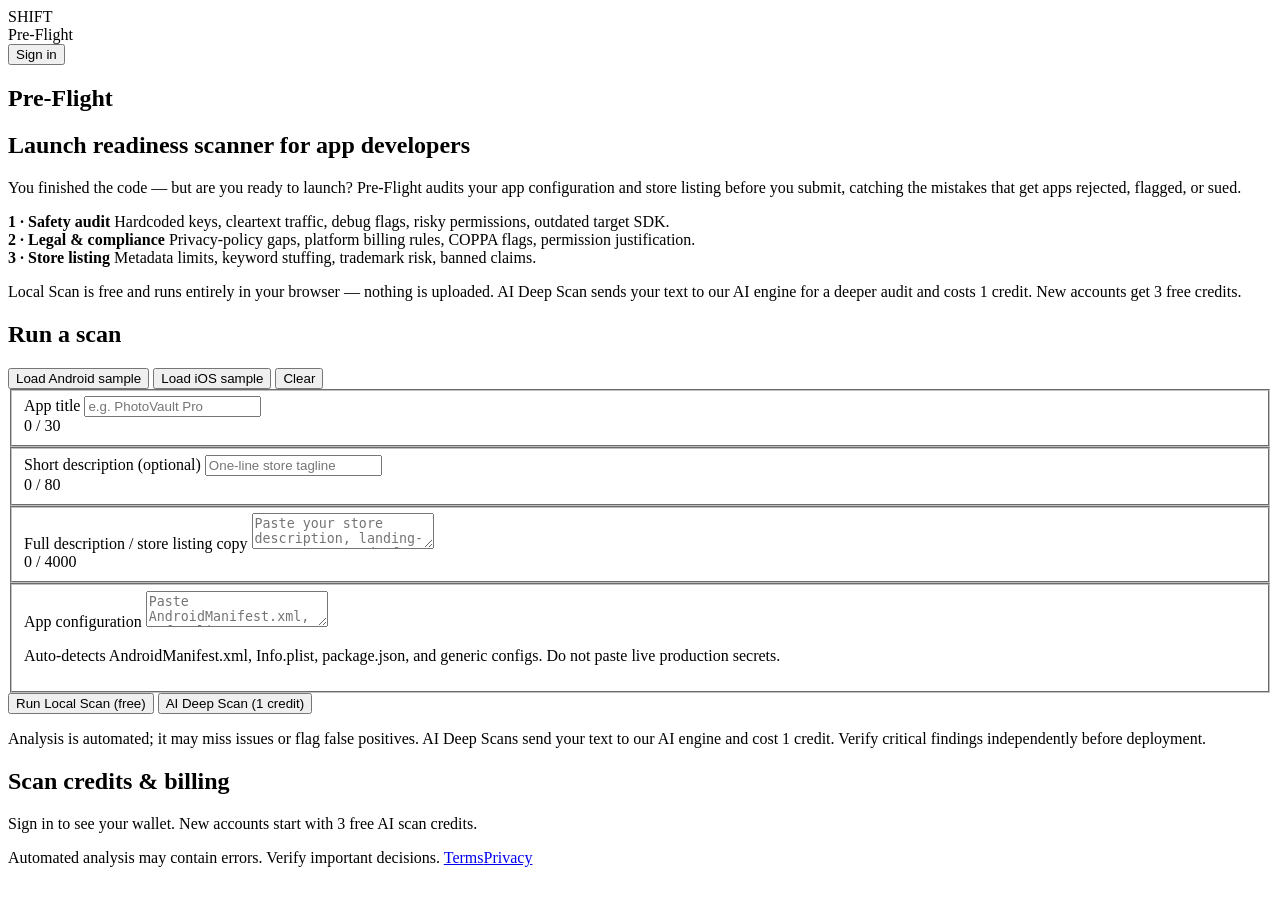
==== commit dfde1a49: "Import SHIFT Pre-Flight source from AppDeploy as the repo of truth The deployed app (app_id 5b5170f2" ====
--- a/index.html
+++ b/index.html
@@ -3,388 +3,8 @@
 <head>
   <meta charset="utf-8">
   <meta name="viewport" content="width=device-width, initial-scale=1">
-  <meta name="description" content="SHIFT Pre-Flight is a free launch-readiness scanner for app developers: automated safety, legal-compliance, and store-listing checks that run entirely in your browser.">
-  <meta name="theme-color" content="#0d0d12">
+  <meta name="description" content="SHIFT Pre-Flight: launch-readiness scanner for app developers. Free local audits plus AI deep scans of your app config and store listing.">
   <title>SHIFT Pre-Flight | Launch Readiness Scanner</title>
-  <link rel="manifest" href="manifest.webmanifest">
-  <link rel="icon" href="icons/icon-192.png" type="image/png">
-  <link rel="apple-touch-icon" href="icons/icon-192.png">
-  <style>
-    :root {
-      color-scheme: dark;
-      --bg: #0d0d12;
-      --surface: #111118;
-      --panel: #1e1e2a;
-      --panel-deep: #1a1a28;
-      --border: #333345;
-      --text: #e8e8ef;
-      --muted: #a0a0b0;
-      --quiet: #707080;
-      --cyan: #00c6ff;
-      --blue: #0072ff;
-      --red: #ff5d6c;
-      --amber: #ffc555;
-      --green: #42d392;
-      --radius: 16px;
-    }
-
-    * { box-sizing: border-box; }
-
-    body {
-      min-height: 100vh;
-      margin: 0;
-      background:
-        radial-gradient(circle at 50% 15%, rgba(0, 114, 255, 0.10), transparent 34rem),
-        var(--bg);
-      color: var(--text);
-      font-family: Inter, ui-sans-serif, system-ui, -apple-system, BlinkMacSystemFont, "Segoe UI", sans-serif;
-    }
-
-    button, input, textarea { font: inherit; }
-
-    .header {
-      position: sticky;
-      top: 0;
-      z-index: 10;
-      display: flex;
-      align-items: center;
-      justify-content: space-between;
-      min-height: 68px;
-      padding: 14px clamp(18px, 4vw, 32px);
-      border-bottom: 1px solid #2a2a35;
-      background: rgba(17, 17, 24, 0.88);
-      backdrop-filter: blur(16px);
-    }
-
-    .brand { display: flex; align-items: center; gap: 12px; }
-
-    .logo {
-      background: linear-gradient(90deg, var(--cyan), var(--blue));
-      background-clip: text;
-      color: transparent;
-      font-size: 1.25rem;
-      font-weight: 800;
-      letter-spacing: .12em;
-    }
-
-    .model-badge, .status {
-      border: 1px solid var(--border);
-      border-radius: 999px;
-      background: var(--panel);
-      color: var(--muted);
-      font-size: .78rem;
-      padding: 5px 10px;
-    }
-
-    .status { display: flex; align-items: center; gap: 7px; }
-
-    .status::before {
-      width: 7px;
-      height: 7px;
-      border-radius: 50%;
-      background: var(--green);
-      box-shadow: 0 0 12px var(--green);
-      content: "";
-    }
-
-    .main {
-      max-width: 1060px;
-      margin: 0 auto;
-      padding: clamp(24px, 5vw, 48px) clamp(16px, 4vw, 32px) 40px;
-    }
-
-    .card {
-      position: relative;
-      padding: clamp(22px, 4.5vw, 40px);
-      border: 1px solid var(--border);
-      border-radius: var(--radius);
-      background: linear-gradient(145deg, #252535, var(--panel-deep));
-      box-shadow: 0 24px 70px rgba(0, 0, 0, .38);
-      overflow: hidden;
-      margin-bottom: 24px;
-    }
-
-    .card::before {
-      position: absolute;
-      inset: 0 auto auto 0;
-      width: 100%;
-      height: 2px;
-      background: linear-gradient(90deg, transparent, var(--cyan), var(--blue), transparent);
-      content: "";
-    }
-
-    h1 {
-      margin: 0 0 8px;
-      background: linear-gradient(90deg, var(--cyan), var(--blue));
-      background-clip: text;
-      color: transparent;
-      font-size: clamp(2rem, 7vw, 3.2rem);
-      letter-spacing: -.04em;
-      line-height: 1.05;
-    }
-
-    h2.tagline {
-      margin: 0 0 22px;
-      color: var(--muted);
-      font-size: .9rem;
-      font-weight: 500;
-      letter-spacing: .16em;
-      text-transform: uppercase;
-    }
-
-    .intro p {
-      margin: 0 0 14px;
-      color: #c8c8d5;
-      font-size: clamp(.98rem, 2.4vw, 1.05rem);
-      line-height: 1.7;
-    }
-
-    .intro p:last-child { margin-bottom: 0; }
-    .highlight { color: var(--cyan); font-weight: 650; }
-
-    .pillars {
-      display: grid;
-      grid-template-columns: repeat(auto-fit, minmax(220px, 1fr));
-      gap: 12px;
-      margin-top: 20px;
-    }
-
-    .pillar {
-      padding: 14px 16px;
-      border: 1px solid var(--border);
-      border-radius: 12px;
-      background: rgba(255, 255, 255, .03);
-      font-size: .88rem;
-      line-height: 1.55;
-      color: var(--muted);
-    }
-
-    .pillar strong { display: block; color: var(--text); margin-bottom: 4px; }
-
-    fieldset {
-      margin: 0 0 18px;
-      padding: 0;
-      border: 0;
-    }
-
-    label.field-label {
-      display: block;
-      margin: 0 0 6px;
-      color: var(--muted);
-      font-size: .82rem;
-      font-weight: 600;
-      letter-spacing: .04em;
-      text-transform: uppercase;
-    }
-
-    .hint { color: var(--quiet); font-size: .78rem; margin: 6px 0 0; line-height: 1.5; }
-
-    input[type="text"], textarea {
-      width: 100%;
-      padding: 11px 13px;
-      border: 1px solid var(--border);
-      border-radius: 11px;
-      background: var(--panel);
-      color: white;
-      outline: 0;
-    }
-
-    input[type="text"]:focus, textarea:focus { border-color: var(--blue); }
-    textarea { min-height: 130px; resize: vertical; line-height: 1.5; font-size: .92rem; }
-    textarea.code { font-family: ui-monospace, SFMono-Regular, Menlo, Consolas, monospace; font-size: .82rem; }
-
-    .char-count { color: var(--quiet); font-size: .74rem; text-align: right; margin-top: 4px; }
-    .char-count.over { color: var(--red); font-weight: 700; }
-
-    .form-grid {
-      display: grid;
-      grid-template-columns: 1fr 1fr;
-      gap: 18px;
-    }
-
-    .form-grid .full { grid-column: 1 / -1; }
-
-    .sample-row { display: flex; flex-wrap: wrap; gap: 8px; margin-bottom: 18px; }
-
-    .ghost-btn {
-      padding: 8px 14px;
-      border: 1px solid var(--border);
-      border-radius: 10px;
-      background: transparent;
-      color: var(--muted);
-      cursor: pointer;
-      font-size: .82rem;
-    }
-
-    .ghost-btn:hover { border-color: var(--blue); color: var(--text); }
-
-    .send {
-      display: block;
-      width: 100%;
-      padding: 14px 22px;
-      border: 0;
-      border-radius: 12px;
-      background: linear-gradient(90deg, var(--cyan), var(--blue));
-      color: white;
-      cursor: pointer;
-      font-weight: 700;
-      font-size: 1rem;
-    }
-
-    .send:hover { filter: brightness(1.08); }
-    .send:active { transform: translateY(1px); }
-    .send[disabled] { opacity: .6; cursor: wait; }
-
-    .micro-disclaimer {
-      margin: 10px 0 0;
-      color: var(--quiet);
-      font-size: .74rem;
-      text-align: center;
-      line-height: 1.5;
-    }
-
-    /* ---------- Results ---------- */
-
-    #results[hidden] { display: none; }
-
-    .notice-banner {
-      padding: 14px 16px;
-      border: 1px solid rgba(255, 197, 85, .4);
-      border-radius: 12px;
-      background: rgba(255, 197, 85, .08);
-      color: #e6d3a3;
-      font-size: .78rem;
-      line-height: 1.6;
-      margin-bottom: 20px;
-    }
-
-    .notice-banner strong { color: var(--amber); }
-
-    .scores {
-      display: grid;
-      grid-template-columns: repeat(auto-fit, minmax(160px, 1fr));
-      gap: 12px;
-      margin-bottom: 22px;
-    }
-
-    .score-card {
-      padding: 16px;
-      border: 1px solid var(--border);
-      border-radius: 14px;
-      background: rgba(255, 255, 255, .03);
-    }
-
-    .score-card h3 {
-      margin: 0 0 6px;
-      color: var(--muted);
-      font-size: .78rem;
-      font-weight: 600;
-      letter-spacing: .06em;
-      text-transform: uppercase;
-    }
-
-    .score-value { font-size: 1.9rem; font-weight: 800; line-height: 1; }
-    .score-value .of { color: var(--quiet); font-size: .9rem; font-weight: 500; }
-    .score-good { color: var(--green); }
-    .score-mid { color: var(--amber); }
-    .score-bad { color: var(--red); }
-
-    .score-bar {
-      height: 5px;
-      margin-top: 10px;
-      border-radius: 99px;
-      background: rgba(255, 255, 255, .08);
-      overflow: hidden;
-    }
-
-    .score-bar > span { display: block; height: 100%; border-radius: 99px; transition: width .6s ease; }
-    .bar-good { background: var(--green); }
-    .bar-mid { background: var(--amber); }
-    .bar-bad { background: var(--red); }
-
-    .tabs { display: flex; gap: 3px; border-bottom: 1px solid #2a2a35; margin-bottom: 16px; flex-wrap: wrap; }
-
-    .tab {
-      padding: 10px 18px;
-      border: 0;
-      border-bottom: 2px solid transparent;
-      background: transparent;
-      color: var(--quiet);
-      cursor: pointer;
-      font-size: .9rem;
-      font-weight: 600;
-    }
-
-    .tab.active { border-bottom-color: var(--blue); color: white; }
-    .tab .count {
-      margin-left: 6px;
-      padding: 1px 7px;
-      border-radius: 99px;
-      background: var(--panel);
-      border: 1px solid var(--border);
-      font-size: .72rem;
-      color: var(--muted);
-    }
-
-    .findings { display: grid; gap: 10px; margin: 0; padding: 0; list-style: none; }
-
-    .finding {
-      display: flex;
-      align-items: flex-start;
-      gap: 10px;
-      padding: 12px 14px;
-      border: 1px solid var(--border);
-      border-radius: 12px;
-      background: rgba(255, 255, 255, .03);
-      font-size: .88rem;
-      line-height: 1.55;
-      color: #d0d0dc;
-    }
-
-    .finding .sev { flex-shrink: 0; font-weight: 800; font-size: .78rem; padding-top: 2px; white-space: nowrap; }
-    .finding.high { border-color: rgba(255, 93, 108, .45); background: rgba(255, 93, 108, .07); }
-    .finding.high .sev { color: var(--red); }
-    .finding.warn { border-color: rgba(255, 197, 85, .4); background: rgba(255, 197, 85, .06); }
-    .finding.warn .sev { color: var(--amber); }
-    .finding.info .sev { color: var(--cyan); }
-    .finding.pass { border-color: rgba(66, 211, 146, .35); background: rgba(66, 211, 146, .05); }
-    .finding.pass .sev { color: var(--green); }
-    .finding strong { color: var(--text); display: block; margin-bottom: 2px; }
-
-    .result-actions { display: flex; flex-wrap: wrap; gap: 10px; margin-top: 20px; }
-
-    .footer {
-      padding: 18px clamp(18px, 4vw, 32px) 26px;
-      border-top: 1px solid #2a2a35;
-    }
-
-    .footer-info {
-      display: flex;
-      justify-content: space-between;
-      max-width: 1060px;
-      margin: 0 auto;
-      color: var(--quiet);
-      font-size: .72rem;
-      gap: 12px;
-    }
-
-    .footer-info a { margin-left: 16px; color: inherit; text-decoration: none; }
-    .footer-info a:hover { color: var(--muted); }
-
-    @media (max-width: 640px) {
-      .status { display: none; }
-      .form-grid { grid-template-columns: 1fr; }
-      .footer-info { align-items: flex-start; flex-direction: column; gap: 8px; }
-      .footer-info a:first-child { margin-left: 0; }
-    }
-
-    @media (prefers-reduced-motion: reduce) {
-      *, *::before, *::after {
-        scroll-behavior: auto !important;
-        transition: none !important;
-      }
-    }
-  </style>
 </head>
 <body>
   <header class="header">
@@ -392,610 +12,94 @@
       <div class="logo">SHIFT</div>
       <div class="model-badge">Pre-Flight</div>
     </div>
-    <div class="status">Scanner ready — runs in your browser</div>
+    <div class="account">
+      <span class="credits-pill" id="credits-pill" hidden>Credits: <b id="credits-value">0</b></span>
+      <button class="ghost-btn" type="button" id="auth-btn">Sign in</button>
+    </div>
   </header>
 
   <main class="main">
-    <section class="card intro" aria-labelledby="shift-title">
-      <h1 id="shift-title">Pre-Flight</h1>
+    <section class="card intro">
+      <h1>Pre-Flight</h1>
       <h2 class="tagline">Launch readiness scanner for app developers</h2>
-      <p>
-        You finished the code — but are you ready to launch? SHIFT Pre-Flight runs an
-        automated <span class="highlight">launch-readiness audit</span> on your app's
-        configuration and store listing before you submit, catching the mistakes that
-        get apps rejected, flagged, or sued.
-      </p>
-      <p>
-        Paste your <span class="highlight">AndroidManifest.xml</span>, <span class="highlight">Info.plist</span>,
-        or <span class="highlight">package.json</span> plus your store-listing copy. Everything is analyzed
-        locally in your browser — <span class="highlight">nothing is uploaded anywhere</span>.
-      </p>
+      <p>You finished the code &mdash; but are you ready to launch? Pre-Flight audits your app configuration and store listing before you submit, catching the mistakes that get apps rejected, flagged, or sued.</p>
       <div class="pillars">
-        <div class="pillar"><strong>1 · Safety audit</strong> Hardcoded keys and secrets, cleartext traffic, debug flags, risky permissions, outdated target SDK.</div>
-        <div class="pillar"><strong>2 · Legal &amp; compliance</strong> Privacy-policy gaps, Play Billing / In-App Purchase rules, COPPA &amp; families flags, permission justification.</div>
-        <div class="pillar"><strong>3 · Store listing (ASO)</strong> Title and description limits, keyword stuffing, trademark risk, banned superlative claims.</div>
+        <div class="pillar"><strong>1 &middot; Safety audit</strong> Hardcoded keys, cleartext traffic, debug flags, risky permissions, outdated target SDK.</div>
+        <div class="pillar"><strong>2 &middot; Legal &amp; compliance</strong> Privacy-policy gaps, platform billing rules, COPPA flags, permission justification.</div>
+        <div class="pillar"><strong>3 &middot; Store listing</strong> Metadata limits, keyword stuffing, trademark risk, banned claims.</div>
       </div>
+      <p class="modes-note"><span class="highlight">Local Scan</span> is free and runs entirely in your browser &mdash; nothing is uploaded. <span class="highlight">AI Deep Scan</span> sends your text to our AI engine for a deeper audit and costs 1 credit. New accounts get 3 free credits.</p>
     </section>
 
-    <section class="card" aria-labelledby="scan-title">
-      <h2 class="tagline" id="scan-title">Run a scan</h2>
-
-      <div class="sample-row" aria-label="Sample data">
+    <section class="card">
+      <h2 class="tagline">Run a scan</h2>
+      <div class="sample-row">
         <button class="ghost-btn" type="button" id="sample-android">Load Android sample</button>
         <button class="ghost-btn" type="button" id="sample-ios">Load iOS sample</button>
         <button class="ghost-btn" type="button" id="sample-clear">Clear</button>
       </div>
-
       <form id="scan-form">
         <div class="form-grid">
           <fieldset>
             <label class="field-label" for="app-title">App title</label>
-            <input type="text" id="app-title" name="app-title" autocomplete="off"
-                   placeholder="e.g. SHIFT Pre-Flight: Launch Scanner">
+            <input type="text" id="app-title" autocomplete="off" placeholder="e.g. PhotoVault Pro">
             <div class="char-count" id="title-count">0 / 30</div>
           </fieldset>
-
           <fieldset>
-            <label class="field-label" for="short-desc">Short description <span style="text-transform:none;font-weight:400">(optional)</span></label>
-            <input type="text" id="short-desc" name="short-desc" autocomplete="off"
-                   placeholder="One-line store tagline">
+            <label class="field-label" for="short-desc">Short description (optional)</label>
+            <input type="text" id="short-desc" autocomplete="off" placeholder="One-line store tagline">
             <div class="char-count" id="short-count">0 / 80</div>
           </fieldset>
-
           <fieldset class="full">
             <label class="field-label" for="marketing">Full description / store listing copy</label>
-            <textarea id="marketing" name="marketing"
-                      placeholder="Paste your Google Play or App Store description, landing-page copy, or draft marketing text…"></textarea>
+            <textarea id="marketing" placeholder="Paste your store description, landing-page copy, or draft marketing text"></textarea>
             <div class="char-count" id="desc-count">0 / 4000</div>
           </fieldset>
-
           <fieldset class="full">
             <label class="field-label" for="config">App configuration</label>
-            <textarea id="config" name="config" class="code"
-                      placeholder="Paste AndroidManifest.xml, Info.plist, package.json, or any build config…"></textarea>
-            <p class="hint">Accepted: AndroidManifest.xml, Info.plist, package.json, gradle files, .env, or any config text. The scanner auto-detects the format.</p>
+            <textarea id="config" class="code" placeholder="Paste AndroidManifest.xml, Info.plist, package.json, or any build config"></textarea>
+            <p class="hint">Auto-detects AndroidManifest.xml, Info.plist, package.json, and generic configs. Do not paste live production secrets.</p>
           </fieldset>
         </div>
-
-        <button class="send" type="submit" id="run-btn">Run Pre-Flight Scan</button>
-        <p class="micro-disclaimer">
-          Analysis is fully automated and rule-based; it may miss issues or flag false positives.
-          Verify critical findings independently before deployment.
-        </p>
+        <div class="action-row">
+          <button class="send" type="submit" id="run-btn">Run Local Scan (free)</button>
+          <button class="send deep" type="button" id="deep-btn">AI Deep Scan (1 credit)</button>
+        </div>
+        <p class="micro-disclaimer">Analysis is automated; it may miss issues or flag false positives. AI Deep Scans send your text to our AI engine and cost 1 credit. Verify critical findings independently before deployment.</p>
       </form>
     </section>
 
-    <section class="card" id="results" hidden aria-labelledby="results-title" aria-live="polite">
+    <section class="card" id="results" hidden>
       <h2 class="tagline" id="results-title">Audit report</h2>
-
-      <div class="notice-banner">
-        <strong>📋 Automated Pre-Flight Assessment Notice</strong> —
-        <span id="report-meta"></span>
-        This report is fully automated, rule-based analysis of the configuration and marketing copy you provided.
-        It is optimized for general guidance, discovery, and diagnostic support. It does <strong>not</strong> constitute
-        certified legal advice, official security auditing, or regulatory compliance verification. Software platforms
-        change rapidly — independently test your code, verify current platform guidelines, and consult qualified legal
-        counsel for binding compliance. SHIFT Pre-Flight and its creators accept no liability for platform rejections,
-        security breaches, data liabilities, or operational losses resulting from use of this report.
-      </div>
-
+      <div class="notice-banner"><strong>Automated Pre-Flight Assessment Notice</strong> &mdash; <span id="report-meta"></span> This report is automated analysis of the content you provided. It is not certified legal advice, official security auditing, or regulatory compliance verification, and it does not guarantee store approval. Verify findings independently and consult qualified counsel for binding compliance. SHIFT Pre-Flight accepts no liability for losses resulting from use of this report.</div>
       <div class="scores" id="scores"></div>
-
-      <div class="tabs" role="tablist" id="tabs"></div>
+      <div class="tabs" id="tabs"></div>
       <ul class="findings" id="findings-list"></ul>
-
       <div class="result-actions">
         <button class="ghost-btn" type="button" id="download-report">Download report (HTML)</button>
         <button class="ghost-btn" type="button" id="new-scan">New scan</button>
       </div>
     </section>
+
+    <section class="card" id="wallet-card">
+      <h2 class="tagline">Scan credits &amp; billing</h2>
+      <p id="wallet-status">Sign in to see your wallet. New accounts start with 3 free AI scan credits.</p>
+      <div class="packs" id="packs"></div>
+      <p class="hint" id="billing-note"></p>
+    </section>
+
+    <section class="card" id="history-card" hidden>
+      <h2 class="tagline">Your report history</h2>
+      <ul class="history" id="history-list"></ul>
+    </section>
   </main>
 
   <footer class="footer">
     <div class="footer-info">
-      <span>Automated analysis may contain errors. Verify important decisions. No data leaves your device.</span>
-      <span>
-        <a href="terms.html">Terms</a>
-        <a href="privacy.html">Privacy</a>
-      </span>
+      <span>Automated analysis may contain errors. Verify important decisions.</span>
+      <span><a href="/terms.html">Terms</a><a href="/privacy.html">Privacy</a></span>
     </div>
   </footer>
-
-  <script>
-  "use strict";
-
-  /* ============================================================
-     SHIFT Pre-Flight — client-side launch-readiness scan engine
-     ============================================================ */
-
-  const SEV = { high: "⚠ High", warn: "⚠ Warning", info: "ℹ Info", pass: "✅ Passed" };
-  const WEIGHT = { high: 15, warn: 7, info: 2, pass: 0 };
-
-  const DANGEROUS_PERMISSIONS = {
-    "ACCESS_FINE_LOCATION":      { label: "precise location", justify: /location|map|nearby|navigat|gps|weather|deliver|track.?(run|ride|route)/i },
-    "ACCESS_BACKGROUND_LOCATION":{ label: "background location", justify: /background location|track.*(route|run|ride)|geofenc/i },
-    "READ_CONTACTS":             { label: "contacts", justify: /contact|invite friend|address book/i },
-    "RECORD_AUDIO":              { label: "microphone", justify: /voice|audio|record|microphone|call|dictat|karaoke|sing/i },
-    "CAMERA":                    { label: "camera", justify: /camera|photo|video|scan|selfie|document|barcode|qr/i },
-    "READ_SMS":                  { label: "SMS messages", justify: /sms|text message|otp|verification code/i },
-    "READ_CALL_LOG":             { label: "call log", justify: /call log|call history|caller/i },
-    "READ_PHONE_STATE":          { label: "phone state", justify: /caller id|phone call|dialer/i },
-    "MANAGE_EXTERNAL_STORAGE":   { label: "all-files storage access", justify: /file manager|file browser|backup tool/i },
-    "SYSTEM_ALERT_WINDOW":       { label: "draw over other apps", justify: /overlay|floating|bubble|screen filter/i },
-    "REQUEST_INSTALL_PACKAGES":  { label: "install other apps", justify: /app store|installer|launcher/i },
-    "QUERY_ALL_PACKAGES":        { label: "list all installed apps", justify: /launcher|antivirus|device manage/i }
-  };
-
-  const TRADEMARKS = [
-    "uber", "airbnb", "tiktok", "instagram", "facebook", "whatsapp", "snapchat",
-    "netflix", "spotify", "youtube", "fortnite", "minecraft", "pokemon", "pokémon",
-    "chatgpt", "photoshop", "tinder", "roblox", "duolingo"
-  ];
-
-  const STOPWORDS = new Set(("the a an and or but for nor with your you our their its this that these those from into onto over " +
-    "under about after before while when where what which who whom will shall can could would should may might must have has had " +
-    "was were are is be been being do does did not all any each more most other some such only own same so than too very just " +
-    "app apps get make also than then them they there here how why out off very").split(" "));
-
-  function f(severity, title, detail) { return { severity, title, detail }; }
-
-  function detectConfigType(cfg) {
-    if (/<manifest[\s>]|android\.permission|AndroidManifest/i.test(cfg)) return "android";
-    if (/<plist|<key>|CFBundle|NS\w+UsageDescription/i.test(cfg)) return "ios";
-    if (/"dependencies"|"devDependencies"|"scripts"\s*:/.test(cfg)) return "node";
-    return cfg.trim() ? "generic" : "none";
-  }
-
-  /* ---------- Pillar 1: Safety ---------- */
-  function auditSafety(cfg, cfgType) {
-    const out = [];
-    if (!cfg.trim()) {
-      out.push(f("info", "No configuration provided",
-        "Paste your AndroidManifest.xml, Info.plist, or package.json for the technical safety audit. Only the listing copy was analyzed."));
-      return out;
-    }
-
-    // Secret detection
-    const secretChecks = [
-      [/AKIA[0-9A-Z]{16}/, "AWS access key ID detected", "An AWS access key appears in your configuration. Shipping cloud credentials inside an app lets anyone extract and abuse them. Move keys server-side and rotate this credential immediately."],
-      [/AIza[0-9A-Za-z\-_]{35}/, "Google API key detected", "A Google API key is embedded in your configuration. If it must ship in-app, restrict it by package name and API scope in the Google Cloud console; otherwise move it behind your own backend."],
-      [/sk_live_[0-9a-zA-Z]{10,}/, "Stripe live secret key detected", "A live Stripe secret key appears in your configuration. This key allows charges and refunds on your account. Remove it from the client immediately and rotate it — secret keys belong only on your server."],
-      [/-----BEGIN (RSA |EC |OPENSSH )?PRIVATE KEY-----/, "Private key material detected", "A private key block is embedded in your configuration. Never ship private keys in an app package; anyone can extract them."],
-      [/(api[_-]?key|secret|token|passwd|password|pwd)["']?\s*[:=]\s*["'][^"'\s]{8,}["']/i, "Possible hardcoded credential", "A value assigned to a key named like api_key / secret / token / password was found. If this is a real credential, move it to a server or a secrets manager — bundled strings are trivially extracted from any published app."]
-    ];
-    for (const [re, title, detail] of secretChecks) {
-      if (re.test(cfg)) out.push(f("high", title, detail));
-    }
-
-    // Cleartext / transport security
-    const httpUrls = (cfg.match(/http:\/\/(?!schemas\.android\.com|www\.w3\.org|apple\.com\/DTDs|localhost|127\.0\.0\.1)[^\s"'<>]+/g) || []);
-    if (httpUrls.length) {
-      out.push(f("warn", "Cleartext (http://) endpoint referenced",
-        `Found ${httpUrls.length} non-HTTPS URL reference(s), e.g. ${httpUrls[0].slice(0, 60)}. Modern Android and iOS block cleartext traffic by default, and stores flag it during review. Use https:// endpoints.`));
-    }
-    if (/usesCleartextTraffic\s*=\s*["']true["']/i.test(cfg)) {
-      out.push(f("warn", "android:usesCleartextTraffic=\"true\"",
-        "Your manifest globally re-enables unencrypted HTTP traffic. If a single legacy endpoint needs it, scope it with a network security config instead of enabling it app-wide."));
-    }
-    if (/NSAllowsArbitraryLoads[\s\S]{0,40}?<true\s*\/>/i.test(cfg)) {
-      out.push(f("warn", "App Transport Security disabled (NSAllowsArbitraryLoads)",
-        "Info.plist disables ATS entirely, allowing unencrypted connections. App Review requires justification for this. Prefer per-domain exceptions."));
-    }
-
-    // Debug / backup flags
-    if (/android:debuggable\s*=\s*["']true["']/i.test(cfg)) {
-      out.push(f("high", "android:debuggable=\"true\" in manifest",
-        "Debuggable builds expose the app to runtime inspection and are rejected by Google Play. Remove the flag (release builds set it automatically)."));
-    }
-    if (/android:allowBackup\s*=\s*["']true["']/i.test(cfg)) {
-      out.push(f("info", "android:allowBackup=\"true\"",
-        "Auto-backup will include app data in device backups. Fine for most apps, but if you store tokens or sensitive data, exclude them with backup rules or set allowBackup to false."));
-    }
-
-    // Target SDK
-    const tsdk = cfg.match(/targetSdkVersion\s*[="' ]*(\d+)|android:targetSdkVersion\s*=\s*["'](\d+)["']/i);
-    if (tsdk) {
-      const v = parseInt(tsdk[1] || tsdk[2], 10);
-      if (v < 35) {
-        out.push(f("warn", `targetSdkVersion ${v} is below current Play requirements`,
-          "Google Play requires new apps and updates to target a recent API level (API 35 / Android 15 as of Aug 2025; the bar rises every year). Raise targetSdkVersion and retest, or your submission will be blocked."));
-      } else {
-        out.push(f("pass", `targetSdkVersion ${v} meets current Play requirements`, "Target API level satisfies Google Play's current minimum for new submissions."));
-      }
-    }
-
-    // Dangerous permissions (presence only; justification is a legal-pillar check)
-    const perms = Object.keys(DANGEROUS_PERMISSIONS).filter(p => new RegExp("(android\\.permission\\.)?" + p).test(cfg));
-    if (perms.length) {
-      out.push(f("info", `Sensitive permissions requested: ${perms.join(", ")}`,
-        "Each sensitive permission increases review scrutiny and user drop-off at install. Remove any your core features don't need, and use runtime rationale prompts for the rest."));
-    }
-
-    // Node dependency hygiene
-    if (cfgType === "node") {
-      if (/:\s*["'](\*|latest)["']/.test(cfg)) {
-        out.push(f("warn", "Wildcard dependency versions (\"*\" or \"latest\")",
-          "Unpinned dependencies make builds non-reproducible and can silently pull in breaking or compromised releases. Pin versions and commit a lockfile."));
-      }
-      if (!/"private"\s*:\s*true/.test(cfg) && /"name"\s*:/.test(cfg)) {
-        out.push(f("info", "package.json is not marked \"private\": true",
-          "If this package is an app (not a library), mark it private to prevent accidental npm publication."));
-      }
-    }
-
-    if (!out.some(x => x.severity === "high" || x.severity === "warn")) {
-      out.push(f("pass", "No high-risk technical issues detected",
-        "No hardcoded secrets, debug flags, or cleartext traffic were found in the provided configuration. Automated scanning is not exhaustive — run a full SAST tool before release."));
-    }
-    return out;
-  }
-
-  /* ---------- Pillar 2: Legal & compliance ---------- */
-  function auditLegal(cfg, marketing, allText) {
-    const out = [];
-
-    // Payments: digital goods must use platform billing
-    const paymentMention = /subscription|premium|in.?app purchase|unlock|upgrade|credits?|coins|token pack|paywall|pro version|buy/i.test(marketing);
-    const platformBilling = /play billing|com\.android\.vending\.BILLING|in.?app purchase|storekit|app store billing/i.test(allText);
-    if (paymentMention && !platformBilling) {
-      out.push(f("high", "Digital purchases mentioned without platform billing reference",
-        "Your listing mentions purchases, subscriptions, or unlocks, but neither the config nor the copy references Google Play Billing / Apple In-App Purchase. Store policy (e.g. Apple guideline 3.1.1, Play Payments policy) requires digital goods to use native platform billing — non-compliance means rejection or removal."));
-    } else if (paymentMention && platformBilling) {
-      out.push(f("pass", "Purchases mentioned and platform billing referenced",
-        "Remember to declare in-app products in the store console and mark the listing as containing in-app purchases."));
-    }
-
-    // Privacy policy
-    if (marketing && !/privacy policy|privacy\.html|\/privacy/i.test(allText)) {
-      out.push(f("high", "No privacy policy referenced",
-        "Google Play requires every app to link a privacy policy in the store listing and complete the Data safety form; Apple requires a privacy policy URL and App Privacy labels. Publish a policy URL before submitting."));
-    } else if (marketing) {
-      out.push(f("pass", "Privacy policy referenced", "Make sure the linked policy URL is live, matches your actual data practices, and is entered in the store console — not only in the description."));
-    }
-
-    // Children / families
-    if (/\bkids?\b|\bchild(ren)?\b|toddler|preschool|for families|family friendly/i.test(marketing)) {
-      out.push(f("warn", "Child-directed language detected — COPPA / Families policies apply",
-        "Marketing that targets children triggers Google Play Families policy and COPPA (US) / GDPR-K (EU) obligations: restricted ads, no behavioral tracking, verified parental consent for data collection. Confirm your target-audience declaration in the console matches this copy."));
-    }
-
-    // Permission vs. marketing justification (privacy compliance gap)
-    for (const [perm, meta] of Object.entries(DANGEROUS_PERMISSIONS)) {
-      const requested = new RegExp("(android\\.permission\\.)?" + perm).test(cfg);
-      if (requested && marketing && !meta.justify.test(marketing)) {
-        out.push(f("warn", `Privacy compliance gap: ${perm}`,
-          `Your app requests ${meta.label} access, but the listing copy never explains a user-facing reason for it. Stores and privacy laws (CCPA/GDPR data-minimization) expect a clear declared purpose for every sensitive permission — reviewers reject apps whose permissions exceed their described features.`));
-      }
-    }
-    // iOS usage descriptions
-    const usageKeys = (cfg.match(/NS\w+UsageDescription/g) || []);
-    for (const key of usageKeys) {
-      const emptyRe = new RegExp("<key>" + key + "</key>\\s*<string>\\s*</string>");
-      if (emptyRe.test(cfg)) {
-        out.push(f("warn", `${key} is empty`,
-          "iOS shows this string in the permission prompt; App Review rejects empty or generic usage descriptions. Write a specific sentence explaining why the app needs this access."));
-      }
-    }
-
-    // Regulated categories
-    if (/medical|diagnos|health advice|symptom|treatment|therapy/i.test(marketing)) {
-      out.push(f("info", "Health / medical language detected",
-        "Health claims attract extra review and, in some jurisdictions, medical-device regulation. Add a clear \"not medical advice\" disclaimer and avoid diagnostic claims unless certified."));
-    }
-    if (/invest|trading|loan|crypto|wallet|gambling|casino|betting/i.test(marketing)) {
-      out.push(f("info", "Financial / gambling language detected",
-        "Finance and real-money gaming categories require extra declarations, licenses, and country restrictions on both stores. Verify the specific policy for your category before submission."));
-    }
-
-    // Liability disclaimer
-    if (marketing && /ai|automated|analysis|recommend/i.test(marketing) && !/may (contain|include) (errors|mistakes)|verify|no (guarantee|warranty)|as.?is/i.test(allText)) {
-      out.push(f("info", "No accuracy / liability disclaimer found",
-        "Your copy describes automated or AI-driven functionality without a disclaimer. Add a short notice that results may contain errors and should be verified — it protects you and is increasingly expected by store reviewers."));
-    }
-
-    if (!out.length) {
-      out.push(f("pass", "No legal red flags detected in the provided text",
-        "Automated review covers common store-policy pitfalls only. For binding compliance (GDPR, CCPA, COPPA), consult qualified counsel."));
-    }
-    return out;
-  }
-
-  /* ---------- Pillar 3: Marketing / ASO ---------- */
-  function auditMarketing(title, shortDesc, marketing) {
-    const out = [];
-
-    if (title) {
-      if (title.length > 30) {
-        out.push(f("warn", `App title is ${title.length} characters (Google Play limit: 30)`,
-          "Play hard-limits titles to 30 characters; the App Store allows 30 for the name field too. Trim the title and move descriptive keywords into the short description."));
-      } else {
-        out.push(f("pass", `Title length OK (${title.length}/30)`, "Fits Google Play's 30-character limit."));
-      }
-      if (/[!]{1,}|[A-Z]{5,}|💯|🔥|#1|№1/.test(title)) {
-        out.push(f("warn", "Promotional symbols / caps in title",
-          "Google Play metadata policy bans emoji, ALL-CAPS (unless brand), exclamation marks, and rank claims like \"#1\" in titles — a common rejection reason."));
-      }
-    } else {
-      out.push(f("info", "No app title provided", "Enter your store title to check length and policy compliance."));
-    }
-
-    if (shortDesc && shortDesc.length > 80) {
-      out.push(f("warn", `Short description is ${shortDesc.length} characters (limit: 80)`,
-        "Google Play truncates short descriptions at 80 characters. Front-load the value proposition."));
-    }
-
-    if (marketing) {
-      if (marketing.length > 4000) {
-        out.push(f("warn", `Description is ${marketing.length} characters (limit: 4000)`,
-          "Google Play caps full descriptions at 4000 characters. Cut it down or the console will refuse it."));
-      }
-      if (marketing.length < 80) {
-        out.push(f("warn", "Description is very short",
-          "Store algorithms index your description for search. Under ~80 characters gives the algorithm almost nothing to rank; aim for 2–4 short paragraphs covering features and keywords naturally."));
-      }
-
-      // Keyword stuffing
-      const words = marketing.toLowerCase().match(/[a-z][a-z'-]{3,}/g) || [];
-      const freq = {};
-      for (const w of words) if (!STOPWORDS.has(w)) freq[w] = (freq[w] || 0) + 1;
-      const stuffed = Object.entries(freq).filter(([w, n]) => n >= 6 && n / words.length > 0.03);
-      if (stuffed.length) {
-        out.push(f("warn", `Possible keyword stuffing: ${stuffed.map(([w, n]) => `"${w}" ×${n}`).join(", ")}`,
-          "Repeating the same keyword many times violates Play's metadata policy and reads badly to users. Use synonyms and natural sentences — modern store search doesn't reward repetition."));
-      }
-
-      // Trademarks
-      const hits = TRADEMARKS.filter(t => new RegExp("\\b" + t + "\\b", "i").test(marketing));
-      if (hits.length) {
-        out.push(f("warn", `Trademark infringement risk: mentions ${hits.join(", ")}`,
-          "Using competitor app names in public metadata (\"like Uber for X\") can trigger rapid metadata rejection or legal takedown demands under store intellectual-property policies. Describe the category instead of naming competitors."));
-      }
-
-      // Superlative / performance claims
-      if (/\b(best|#1|number one|top rated|editor'?s choice|guaranteed)\b/i.test(marketing)) {
-        out.push(f("info", "Unverifiable superlative claims (\"best\", \"#1\", \"guaranteed\")",
-          "Stores restrict rank and performance claims unless you can substantiate them (e.g. an actual Editors' Choice award). Rephrase around concrete benefits."));
-      }
-
-      // Readability
-      const sentences = marketing.split(/[.!?]+\s/).filter(s => s.trim().length > 0);
-      if (sentences.length) {
-        const avg = words.length / sentences.length;
-        if (avg > 30) {
-          out.push(f("info", "Long average sentence length",
-            `Sentences average ~${Math.round(avg)} words. Store browsers skim — shorter sentences and bullet-style lines convert better.`));
-        }
-      }
-    } else {
-      out.push(f("info", "No description provided", "Paste your store listing copy to run the marketing / ASO audit."));
-    }
-
-    if (!out.some(x => x.severity !== "pass")) {
-      out.push(f("pass", "Listing metadata looks clean",
-        "No length, stuffing, trademark, or claim issues detected. A/B test your first two description lines — they carry most of the conversion weight."));
-    }
-    return out;
-  }
-
-  /* ---------- Scoring & rendering ---------- */
-
-  function scoreOf(findings) {
-    let s = 100;
-    for (const x of findings) s -= WEIGHT[x.severity];
-    return Math.max(5, s);
-  }
-
-  const $ = sel => document.querySelector(sel);
-  let lastResults = null;
-
-  function scoreClass(v) { return v >= 85 ? "good" : v >= 60 ? "mid" : "bad"; }
-
-  function render(results) {
-    lastResults = results;
-    const pillars = [
-      ["safety", "Safety score"],
-      ["legal", "Legal score"],
-      ["marketing", "Marketing score"]
-    ];
-
-    $("#report-meta").textContent =
-      `Product audited: ${results.title || "Untitled app"} | Scan date: ${new Date().toLocaleDateString()}. `;
-
-    $("#scores").innerHTML = pillars.map(([key, label]) => {
-      const v = results.scores[key];
-      const c = scoreClass(v);
-      return `<div class="score-card">
-        <h3>${label}</h3>
-        <div class="score-value score-${c}">${v}<span class="of"> / 100</span></div>
-        <div class="score-bar"><span class="bar-${c}" style="width:${v}%"></span></div>
-      </div>`;
-    }).join("");
-
-    const tabs = $("#tabs");
-    tabs.innerHTML = pillars.map(([key], i) => {
-      const issues = results.findings[key].filter(x => x.severity !== "pass").length;
-      return `<button class="tab${i === 0 ? " active" : ""}" role="tab" data-tab="${key}">
-        ${key.charAt(0).toUpperCase() + key.slice(1)} findings<span class="count">${issues}</span>
-      </button>`;
-    }).join("");
-    tabs.querySelectorAll(".tab").forEach(btn => {
-      btn.addEventListener("click", () => {
-        tabs.querySelectorAll(".tab").forEach(b => b.classList.remove("active"));
-        btn.classList.add("active");
-        renderFindings(btn.dataset.tab);
-      });
-    });
-
-    renderFindings("safety");
-    $("#results").hidden = false;
-    $("#results").scrollIntoView({ behavior: "smooth", block: "start" });
-  }
-
-  function escapeHtml(s) {
-    return s.replace(/[&<>"']/g, c => ({ "&": "&amp;", "<": "&lt;", ">": "&gt;", '"': "&quot;", "'": "&#39;" }[c]));
-  }
-
-  function findingHtml(x) {
-    return `<li class="finding ${x.severity}">
-      <span class="sev">${SEV[x.severity]}</span>
-      <div><strong>${escapeHtml(x.title)}</strong>${escapeHtml(x.detail)}</div>
-    </li>`;
-  }
-
-  function renderFindings(key) {
-    $("#findings-list").innerHTML = lastResults.findings[key].map(findingHtml).join("");
-  }
-
-  function runScan() {
-    const title = $("#app-title").value.trim();
-    const shortDesc = $("#short-desc").value.trim();
-    const marketing = $("#marketing").value.trim();
-    const cfg = $("#config").value;
-    const cfgType = detectConfigType(cfg);
-    const allText = cfg + "\n" + marketing + "\n" + shortDesc;
-
-    const findings = {
-      safety: auditSafety(cfg, cfgType),
-      legal: auditLegal(cfg, marketing, allText),
-      marketing: auditMarketing(title, shortDesc, marketing)
-    };
-    const scores = {
-      safety: scoreOf(findings.safety),
-      legal: scoreOf(findings.legal),
-      marketing: scoreOf(findings.marketing)
-    };
-    render({ title, scores, findings });
-  }
-
-  $("#scan-form").addEventListener("submit", e => {
-    e.preventDefault();
-    const btn = $("#run-btn");
-    btn.disabled = true;
-    btn.textContent = "Analyzing build…";
-    // slight delay so the state change is perceivable
-    setTimeout(() => {
-      runScan();
-      btn.disabled = false;
-      btn.textContent = "Run Pre-Flight Scan";
-    }, 350);
-  });
-
-  /* ---------- Char counters ---------- */
-  function bindCount(inputSel, countSel, limit) {
-    const input = $(inputSel), count = $(countSel);
-    const update = () => {
-      count.textContent = `${input.value.length} / ${limit}`;
-      count.classList.toggle("over", input.value.length > limit);
-    };
-    input.addEventListener("input", update);
-    update();
-  }
-  bindCount("#app-title", "#title-count", 30);
-  bindCount("#short-desc", "#short-count", 80);
-  bindCount("#marketing", "#desc-count", 4000);
-
-  /* ---------- Samples ---------- */
-  const SAMPLE_ANDROID = {
-    title: "SHIFT Pre-Flight: The #1 Best App Launch Scanner Ever",
-    short: "Scan your app before launch",
-    marketing: `The best app scanner ever made! Better than ChatGPT! Scan scan scan your app app app before launch.
-Unlock premium credits to buy more scans and get the pro version upgrade today.
-Track your location history and record voice notes with our smart assistant.`,
-    config: `<manifest xmlns:android="http://schemas.android.com/apk/res/android" package="com.example.shift">
-  <uses-sdk android:minSdkVersion="24" android:targetSdkVersion="33" />
-  <uses-permission android:name="android.permission.INTERNET" />
-  <uses-permission android:name="android.permission.ACCESS_FINE_LOCATION" />
-  <uses-permission android:name="android.permission.RECORD_AUDIO" />
-  <uses-permission android:name="android.permission.READ_CONTACTS" />
-  <application
-      android:label="Shift"
-      android:debuggable="true"
-      android:allowBackup="true"
-      android:usesCleartextTraffic="true">
-    <meta-data android:name="com.example.API_KEY" android:value="AIzaSyD-EXAMPLEKEY1234567890abcdefghijk" />
-    <meta-data android:name="analytics" android:value="http://analytics.example.com/collect" />
-  </application>
-</manifest>`
-  };
-
-  const SAMPLE_IOS = {
-    title: "PhotoVault Pro",
-    short: "Private photo storage with smart albums",
-    marketing: `PhotoVault Pro keeps your photos organized in private, encrypted albums.
-Use your camera to capture and file documents instantly. Upgrade to a premium subscription for unlimited storage via In-App Purchase.
-We respect your data — see our privacy policy at photovault.example/privacy. Results from smart album suggestions may contain errors; verify before deleting originals.`,
-    config: `<?xml version="1.0" encoding="UTF-8"?>
-<plist version="1.0">
-<dict>
-  <key>CFBundleDisplayName</key><string>PhotoVault Pro</string>
-  <key>NSCameraUsageDescription</key><string>PhotoVault uses the camera to capture documents you choose to save.</string>
-  <key>NSPhotoLibraryUsageDescription</key><string></string>
-  <key>NSAppTransportSecurity</key>
-  <dict>
-    <key>NSAllowsArbitraryLoads</key><true/>
-  </dict>
-</dict>
-</plist>`
-  };
-
-  function loadSample(s) {
-    $("#app-title").value = s.title;
-    $("#short-desc").value = s.short;
-    $("#marketing").value = s.marketing;
-    $("#config").value = s.config;
-    ["#app-title", "#short-desc", "#marketing"].forEach(sel => $(sel).dispatchEvent(new Event("input")));
-  }
-
-  $("#sample-android").addEventListener("click", () => loadSample(SAMPLE_ANDROID));
-  $("#sample-ios").addEventListener("click", () => loadSample(SAMPLE_IOS));
-  $("#sample-clear").addEventListener("click", () => {
-    loadSample({ title: "", short: "", marketing: "", config: "" });
-    $("#results").hidden = true;
-  });
-
-  /* ---------- Report download ---------- */
-  $("#download-report").addEventListener("click", () => {
-    if (!lastResults) return;
-    const r = lastResults;
-    const section = (key, label) => `
-      <h2>${label} — ${r.scores[key]}/100</h2>
-      <ul>${r.findings[key].map(x => `<li><b>[${SEV[x.severity]}] ${escapeHtml(x.title)}</b><br>${escapeHtml(x.detail)}</li>`).join("")}</ul>`;
-    const html = `<!doctype html><html lang="en"><head><meta charset="utf-8">
-<title>SHIFT Pre-Flight Report — ${escapeHtml(r.title || "Untitled app")}</title>
-<style>body{font-family:system-ui,sans-serif;max-width:720px;margin:40px auto;padding:0 16px;color:#1a1a24;line-height:1.6}
-.banner{background:#fff7e0;border:1px solid #e0c060;border-radius:8px;padding:12px 16px;font-size:.85rem}
-h1{letter-spacing:-.02em}h2{margin-top:2em;border-bottom:1px solid #ddd;padding-bottom:4px}
-ul{padding-left:1.2em}li{margin-bottom:.8em}</style></head><body>
-<h1>SHIFT Pre-Flight — Automated Assessment</h1>
-<p><b>Product audited:</b> ${escapeHtml(r.title || "Untitled app")}<br><b>Scan date:</b> ${new Date().toLocaleString()}</p>
-<div class="banner"><b>📋 Automated Pre-Flight Assessment Notice.</b>
-This document provides fully automated, rule-based analysis of provided configuration and marketing copy.
-It is optimized for general guidance, discovery, and diagnostic support. It does not constitute certified legal advice,
-official security auditing, or regulatory compliance verification. Independently test your code, verify current platform
-payment guidelines, and consult qualified legal counsel for binding regulatory compliance. SHIFT Pre-Flight and its
-creators accept no liability for platform rejections, security breaches, data liabilities, or operational losses
-resulting from the use of this data.</div>
-${section("safety", "1 · Safety audit")}
-${section("legal", "2 · Legal & compliance")}
-${section("marketing", "3 · Store listing (ASO)")}
-</body></html>`;
-    const blob = new Blob([html], { type: "text/html" });
-    const a = document.createElement("a");
-    a.href = URL.createObjectURL(blob);
-    a.download = `shift-preflight-report-${(r.title || "app").toLowerCase().replace(/[^a-z0-9]+/g, "-").slice(0, 40)}.html`;
-    a.click();
-    URL.revokeObjectURL(a.href);
-  });
-
-  $("#new-scan").addEventListener("click", () => {
-    $("#results").hidden = true;
-    $("#scan-form").scrollIntoView({ behavior: "smooth", block: "start" });
-  });
-
-  /* ---------- PWA ---------- */
-  if ("serviceWorker" in navigator && (location.protocol === "https:" || location.hostname === "localhost")) {
-    navigator.serviceWorker.register("sw.js").catch(() => {});
-  }
-  </script>
+  <script type="module" src="/src/main.ts"></script>
 </body>
 </html>
